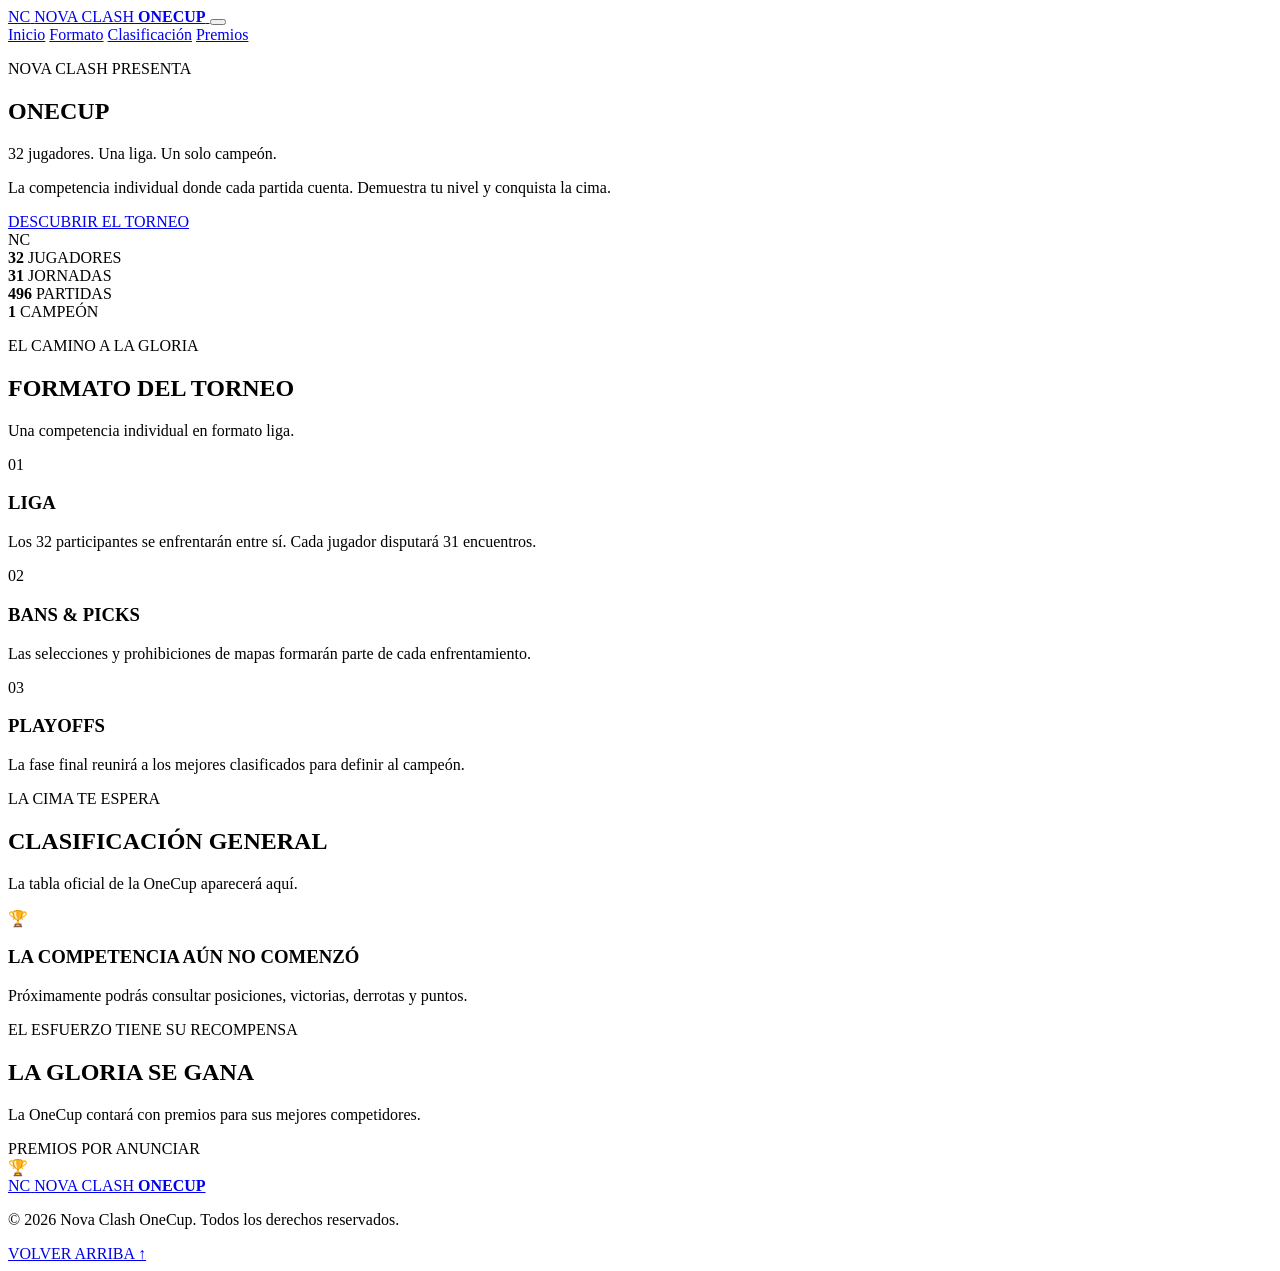
==== index.html @ 5c64ed60 "Create index.html" ====
<!DOCTYPE html>
<html lang="es">
<head>
  <meta charset="UTF-8">
  <meta name="viewport" content="width=device-width, initial-scale=1.0">
  <meta name="theme-color" content="#100b1c">
  <title>Nova Clash OneCup</title>
  <link rel="stylesheet" href="style.css">
  <link rel="preconnect" href="https://fonts.googleapis.com">
  <link rel="preconnect" href="https://fonts.gstatic.com" crossorigin>
  <link href="https://fonts.googleapis.com/css2?family=Orbitron:wght@500;600;700;800&family=Rajdhani:wght@400;500;600;700&display=swap" rel="stylesheet">
</head>
<body>
  <header class="site-header">
    <a class="brand" href="#inicio">
      <span class="brand-mark">NC</span>
      <span class="brand-name">NOVA CLASH <b>ONECUP</b></span>
    </a>

    <button class="menu-toggle" id="menuToggle" aria-label="Abrir menú" aria-expanded="false">
      <span></span><span></span><span></span>
    </button>

    <nav class="nav-links" id="navLinks">
      <a href="#inicio">Inicio</a>
      <a href="#formato">Formato</a>
      <a href="#clasificacion">Clasificación</a>
      <a href="#premios">Premios</a>
    </nav>
  </header>

  <main>
    <section class="hero" id="inicio">
      <div class="hero-glow"></div>
      <div class="hero-content">
        <p class="eyebrow">NOVA CLASH PRESENTA</p>
        <h1>ONE<span>CUP</span></h1>
        <p class="hero-subtitle">32 jugadores. Una liga. Un solo campeón.</p>
        <p class="hero-description">
          La competencia individual donde cada partida cuenta.
          Demuestra tu nivel y conquista la cima.
        </p>
        <a class="primary-button" href="#formato">DESCUBRIR EL TORNEO</a>
      </div>
      <div class="hero-decoration" aria-hidden="true">
        <div class="orbit orbit-one"></div>
        <div class="orbit orbit-two"></div>
        <div class="orbit-core">NC</div>
      </div>
      <div class="hero-bottom-line"></div>
    </section>

    <section class="stats-section" aria-label="Datos del torneo">
      <div class="stat-card">
        <strong>32</strong>
        <span>JUGADORES</span>
      </div>
      <div class="stat-card">
        <strong>31</strong>
        <span>JORNADAS</span>
      </div>
      <div class="stat-card">
        <strong>496</strong>
        <span>PARTIDAS</span>
      </div>
      <div class="stat-card">
        <strong>1</strong>
        <span>CAMPEÓN</span>
      </div>
    </section>

    <section class="content-section" id="formato">
      <div class="section-heading">
        <p class="eyebrow">EL CAMINO A LA GLORIA</p>
        <h2>FORMATO DEL <span>TORNEO</span></h2>
        <p>Una competencia individual en formato liga.</p>
      </div>

      <div class="feature-grid">
        <article class="feature-card">
          <div class="feature-number">01</div>
          <h3>LIGA</h3>
          <p>Los 32 participantes se enfrentarán entre sí. Cada jugador disputará 31 encuentros.</p>
        </article>
        <article class="feature-card">
          <div class="feature-number">02</div>
          <h3>BANS & PICKS</h3>
          <p>Las selecciones y prohibiciones de mapas formarán parte de cada enfrentamiento.</p>
        </article>
        <article class="feature-card">
          <div class="feature-number">03</div>
          <h3>PLAYOFFS</h3>
          <p>La fase final reunirá a los mejores clasificados para definir al campeón.</p>
        </article>
      </div>
    </section>

    <section class="content-section ranking-section" id="clasificacion">
      <div class="section-heading">
        <p class="eyebrow">LA CIMA TE ESPERA</p>
        <h2>CLASIFICACIÓN <span>GENERAL</span></h2>
        <p>La tabla oficial de la OneCup aparecerá aquí.</p>
      </div>

      <div class="empty-state">
        <div class="empty-icon">🏆</div>
        <h3>LA COMPETENCIA AÚN NO COMENZÓ</h3>
        <p>Próximamente podrás consultar posiciones, victorias, derrotas y puntos.</p>
      </div>
    </section>

    <section class="prize-section" id="premios">
      <div class="prize-content">
        <p class="eyebrow">EL ESFUERZO TIENE SU RECOMPENSA</p>
        <h2>LA GLORIA <span>SE GANA</span></h2>
        <p>La OneCup contará con premios para sus mejores competidores.</p>
        <span class="prize-pending">PREMIOS POR ANUNCIAR</span>
      </div>
      <div class="prize-trophy" aria-hidden="true">🏆</div>
    </section>
  </main>

  <footer class="site-footer">
    <a class="brand footer-brand" href="#inicio">
      <span class="brand-mark">NC</span>
      <span class="brand-name">NOVA CLASH <b>ONECUP</b></span>
    </a>
    <p>© 2026 Nova Clash OneCup. Todos los derechos reservados.</p>
    <a href="#inicio" class="back-top">VOLVER ARRIBA ↑</a>
  </footer>

  <script src="script.js"></script>
</body>
</html>
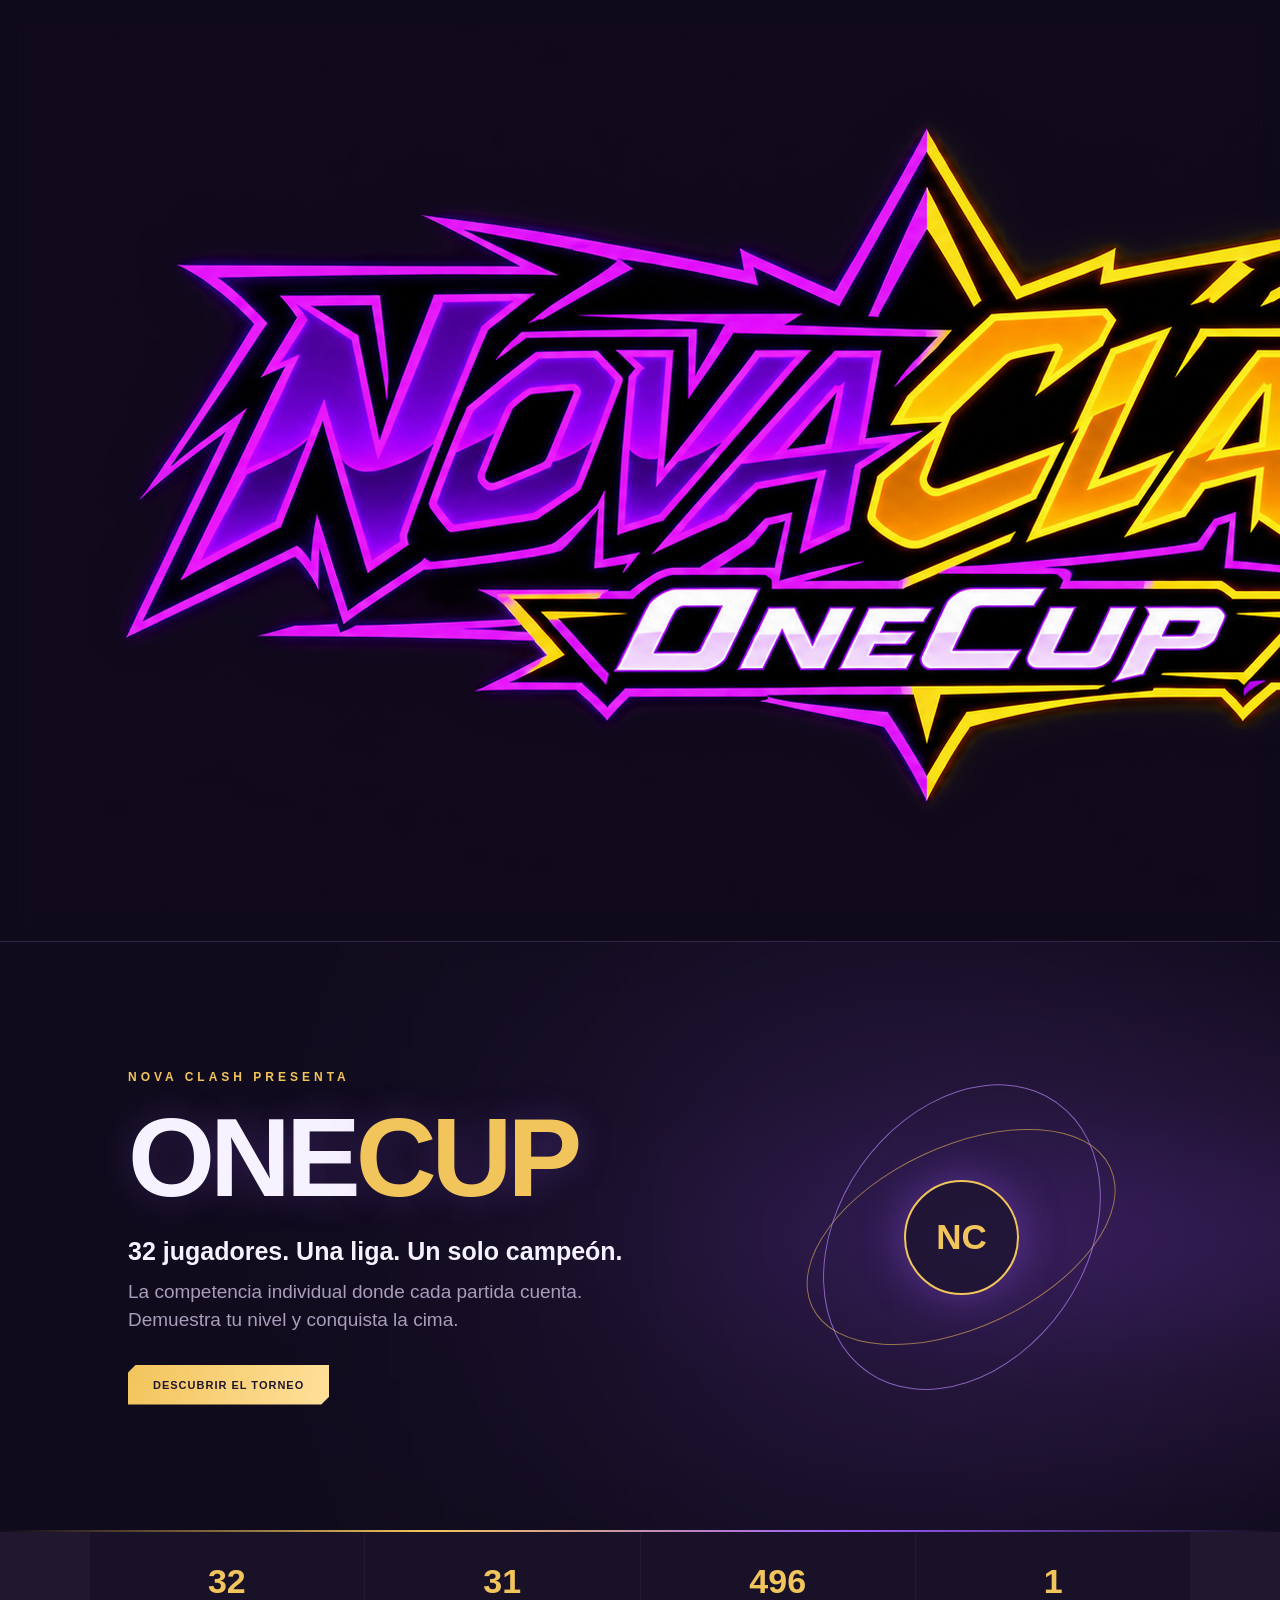
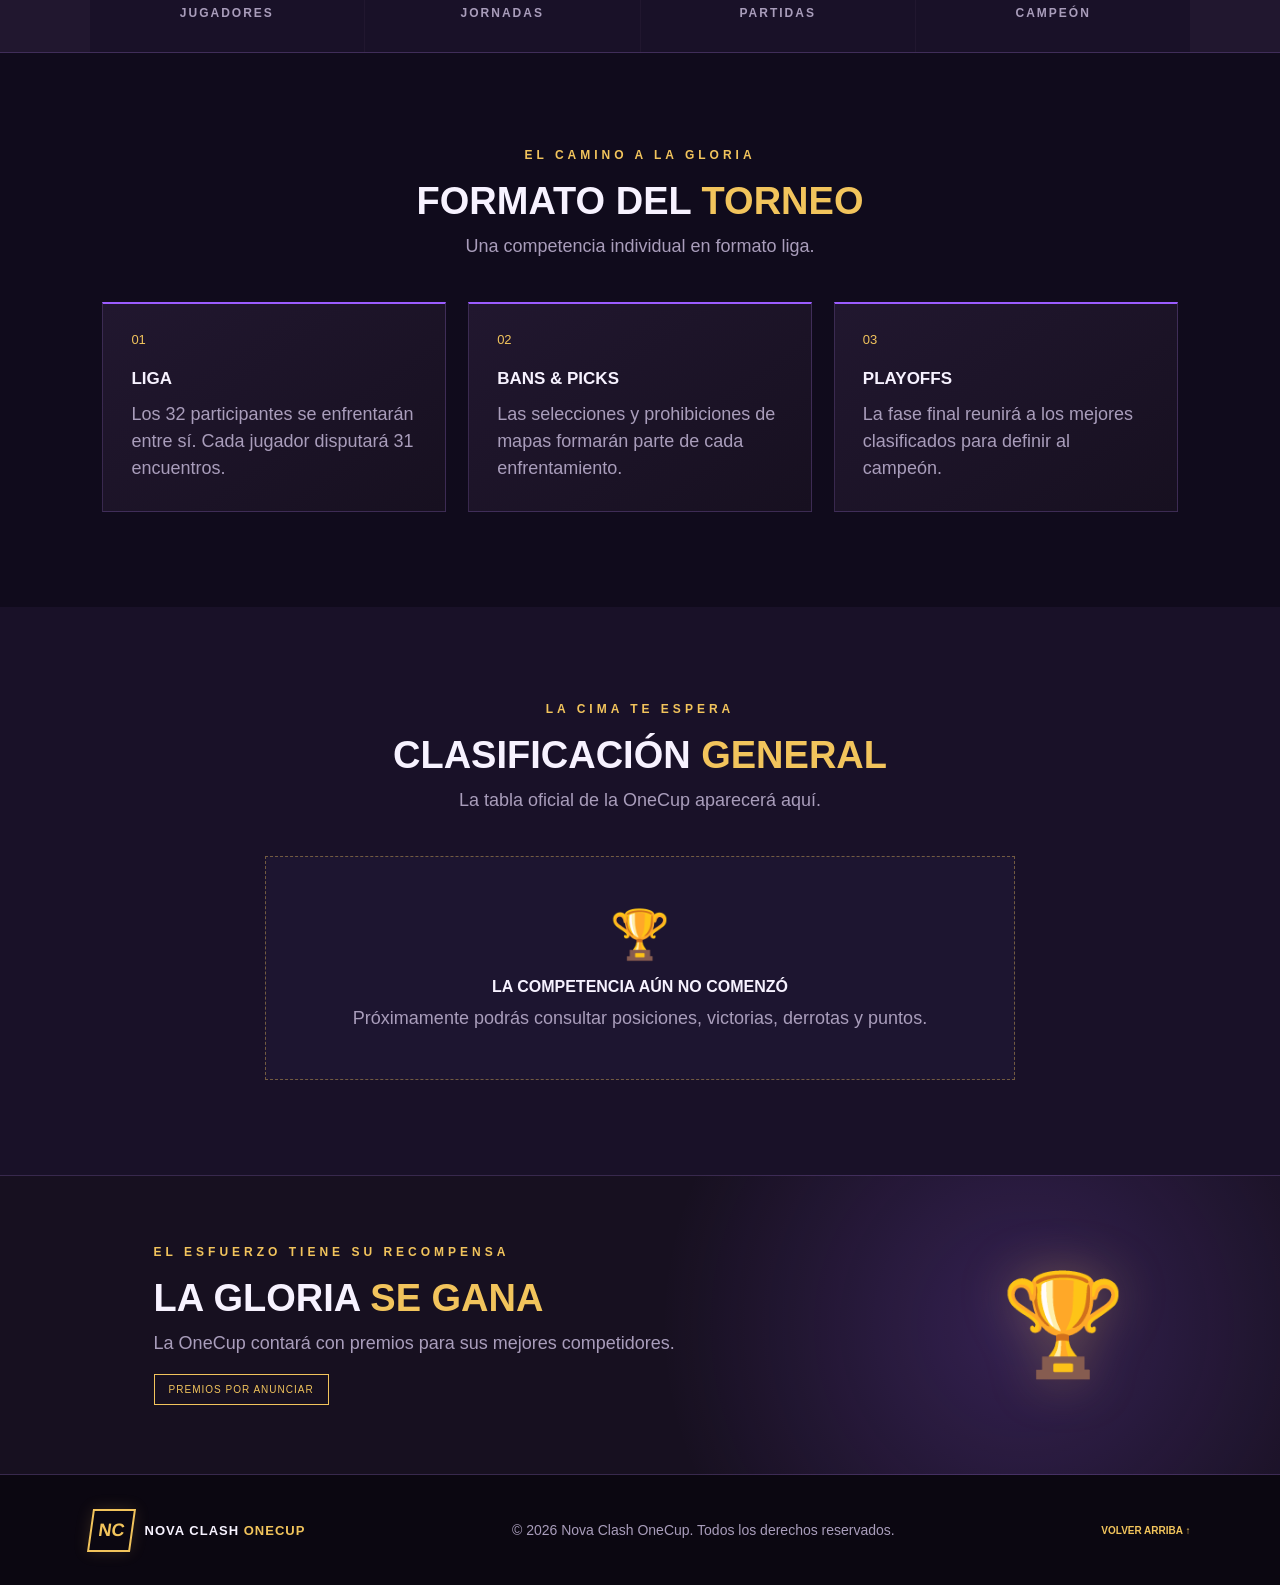
==== commit b8129f7c: "Update index.html" ====
--- a/index.html
+++ b/index.html
@@ -13,10 +13,9 @@
 </head>
 <body>
   <header class="site-header">
-    <a class="brand" href="#inicio">
-      <span class="brand-mark">NC</span>
-      <span class="brand-name">NOVA CLASH <b>ONECUP</b></span>
-    </a>
+   <a class="brand" href="#inicio">
+  <img src="logo.png" alt="Nova Clash OneCup" class="site-logo">
+</a>
 
     <button class="menu-toggle" id="menuToggle" aria-label="Abrir menú" aria-expanded="false">
       <span></span><span></span><span></span>
--- a/style.css
+++ b/style.css
@@ -0,0 +1,527 @@
+
+:root {
+  --bg: #100b1c;
+  --bg-light: #191128;
+  --panel: #1d1530;
+  --purple: #9b5cff;
+  --purple-bright: #bd8aff;
+  --gold: #f2c45c;
+  --text: #f7f2ff;
+  --muted: #a99dbb;
+  --border: rgba(189, 138, 255, 0.2);
+}
+
+* {
+  box-sizing: border-box;
+  margin: 0;
+  padding: 0;
+}
+
+html {
+  scroll-behavior: smooth;
+  scroll-padding-top: 85px;
+}
+
+body {
+  background: var(--bg);
+  color: var(--text);
+  font-family: "Rajdhani", sans-serif;
+  font-size: 18px;
+  overflow-x: hidden;
+}
+
+a {
+  color: inherit;
+  text-decoration: none;
+}
+
+.site-header {
+  min-height: 78px;
+  padding: 0 7%;
+  display: flex;
+  align-items: center;
+  justify-content: space-between;
+  gap: 25px;
+  background: rgba(16, 11, 28, 0.94);
+  border-bottom: 1px solid var(--border);
+  position: sticky;
+  top: 0;
+  z-index: 20;
+  backdrop-filter: blur(14px);
+}
+
+.brand {
+  display: flex;
+  align-items: center;
+  gap: 12px;
+}
+
+.brand-mark {
+  width: 43px;
+  height: 43px;
+  display: grid;
+  place-items: center;
+  color: var(--gold);
+  font-family: "Orbitron", sans-serif;
+  font-weight: 800;
+  border: 2px solid var(--gold);
+  transform: skew(-8deg);
+  box-shadow: 0 0 16px rgba(242, 196, 92, 0.15);
+}
+
+.brand-name {
+  font-family: "Orbitron", sans-serif;
+  font-size: 13px;
+  font-weight: 700;
+  letter-spacing: 1px;
+}
+
+.brand-name b {
+  color: var(--gold);
+}
+
+.nav-links {
+  display: flex;
+  align-items: center;
+  gap: 34px;
+}
+
+.nav-links a {
+  color: var(--muted);
+  font-size: 17px;
+  font-weight: 700;
+  transition: color 0.2s;
+}
+
+.nav-links a:hover {
+  color: var(--gold);
+}
+
+.menu-toggle {
+  display: none;
+  background: none;
+  border: 0;
+  cursor: pointer;
+}
+
+.menu-toggle span {
+  display: block;
+  width: 25px;
+  height: 2px;
+  margin: 5px;
+  background: var(--gold);
+}
+
+.hero {
+  min-height: 590px;
+  position: relative;
+  display: flex;
+  align-items: center;
+  padding: 80px 10%;
+  overflow: hidden;
+  background:
+    linear-gradient(90deg, rgba(16, 11, 28, 0.98) 0%, rgba(16, 11, 28, 0.85) 48%, rgba(16, 11, 28, 0.25) 100%),
+    radial-gradient(ellipse at 75% 50%, #492477 0%, #211333 38%, #100b1c 75%);
+}
+
+.hero-glow {
+  position: absolute;
+  width: 450px;
+  height: 450px;
+  right: 12%;
+  top: 50%;
+  transform: translateY(-50%);
+  background: var(--purple);
+  filter: blur(180px);
+  opacity: 0.2;
+}
+
+.hero-content {
+  max-width: 650px;
+  position: relative;
+  z-index: 2;
+}
+
+.eyebrow {
+  color: var(--gold);
+  font-family: "Orbitron", sans-serif;
+  font-size: 12px;
+  font-weight: 700;
+  letter-spacing: 4px;
+  margin-bottom: 18px;
+}
+
+.hero h1 {
+  font-family: "Orbitron", sans-serif;
+  font-size: clamp(65px, 10vw, 112px);
+  font-weight: 800;
+  line-height: 1;
+  letter-spacing: -5px;
+  text-shadow: 0 0 35px rgba(155, 92, 255, 0.25);
+}
+
+.hero h1 span,
+.section-heading h2 span,
+.prize-content h2 span {
+  color: var(--gold);
+}
+
+.hero-subtitle {
+  margin-top: 23px;
+  font-size: 25px;
+  font-weight: 700;
+}
+
+.hero-description {
+  max-width: 470px;
+  margin: 12px 0 30px;
+  color: var(--muted);
+  line-height: 1.5;
+  font-size: 19px;
+}
+
+.primary-button {
+  display: inline-block;
+  padding: 14px 25px;
+  background: linear-gradient(110deg, var(--gold), #ffe09a);
+  color: #21152a;
+  font-family: "Orbitron", sans-serif;
+  font-size: 11px;
+  font-weight: 800;
+  letter-spacing: 1px;
+  clip-path: polygon(8px 0, 100% 0, 100% calc(100% - 8px), calc(100% - 8px) 100%, 0 100%, 0 8px);
+  transition: transform 0.2s, box-shadow 0.2s;
+}
+
+.primary-button:hover {
+  transform: translateY(-3px);
+  box-shadow: 0 8px 25px rgba(242, 196, 92, 0.25);
+}
+
+.hero-decoration {
+  position: absolute;
+  right: 12%;
+  top: 50%;
+  width: 330px;
+  height: 330px;
+  transform: translateY(-50%);
+  display: grid;
+  place-items: center;
+}
+
+.orbit {
+  position: absolute;
+  border: 1px solid rgba(242, 196, 92, 0.55);
+  border-radius: 50%;
+  transform: rotate(-25deg);
+}
+
+.orbit-one {
+  width: 100%;
+  height: 55%;
+}
+
+.orbit-two {
+  width: 75%;
+  height: 100%;
+  transform: rotate(35deg);
+  border-color: rgba(189, 138, 255, 0.65);
+}
+
+.orbit-core {
+  width: 115px;
+  height: 115px;
+  display: grid;
+  place-items: center;
+  border: 2px solid var(--gold);
+  border-radius: 50%;
+  color: var(--gold);
+  font-family: "Orbitron", sans-serif;
+  font-size: 35px;
+  font-weight: 800;
+  background: rgba(29, 21, 48, 0.8);
+  box-shadow: 0 0 45px rgba(155, 92, 255, 0.4);
+}
+
+.hero-bottom-line {
+  height: 2px;
+  position: absolute;
+  bottom: 0;
+  left: 0;
+  width: 100%;
+  background: linear-gradient(90deg, transparent, var(--gold), var(--purple), transparent);
+}
+
+.stats-section {
+  display: grid;
+  grid-template-columns: repeat(4, 1fr);
+  gap: 1px;
+  padding: 0 7%;
+  background: #21172f;
+  border-bottom: 1px solid var(--border);
+}
+
+.stat-card {
+  padding: 30px 15px;
+  text-align: center;
+  background: var(--bg-light);
+}
+
+.stat-card strong {
+  display: block;
+  color: var(--gold);
+  font-family: "Orbitron", sans-serif;
+  font-size: 34px;
+}
+
+.stat-card span {
+  color: var(--muted);
+  font-size: 12px;
+  font-weight: 700;
+  letter-spacing: 2px;
+}
+
+.content-section {
+  padding: 95px 8%;
+}
+
+.section-heading {
+  text-align: center;
+  margin-bottom: 45px;
+}
+
+.section-heading h2,
+.prize-content h2 {
+  font-family: "Orbitron", sans-serif;
+  font-size: clamp(25px, 4vw, 38px);
+  margin-bottom: 13px;
+}
+
+.section-heading > p:last-child {
+  color: var(--muted);
+}
+
+.feature-grid {
+  display: grid;
+  grid-template-columns: repeat(3, 1fr);
+  gap: 22px;
+  max-width: 1100px;
+  margin: 0 auto;
+}
+
+.feature-card {
+  min-height: 210px;
+  padding: 28px;
+  background: linear-gradient(145deg, #21172f, #171020);
+  border: 1px solid var(--border);
+  border-top: 2px solid var(--purple);
+  transition: transform 0.2s, border-color 0.2s;
+}
+
+.feature-card:hover {
+  transform: translateY(-6px);
+  border-color: var(--gold);
+}
+
+.feature-number {
+  color: var(--gold);
+  font-family: "Orbitron", sans-serif;
+  font-size: 13px;
+  margin-bottom: 22px;
+}
+
+.feature-card h3 {
+  font-family: "Orbitron", sans-serif;
+  font-size: 17px;
+  margin-bottom: 12px;
+}
+
+.feature-card p {
+  color: var(--muted);
+  line-height: 1.5;
+}
+
+.ranking-section {
+  background: var(--bg-light);
+}
+
+.empty-state {
+  max-width: 750px;
+  margin: auto;
+  padding: 50px 25px;
+  text-align: center;
+  background: var(--panel);
+  border: 1px dashed rgba(242, 196, 92, 0.4);
+}
+
+.empty-icon {
+  font-size: 48px;
+  margin-bottom: 15px;
+}
+
+.empty-state h3 {
+  font-family: "Orbitron", sans-serif;
+  font-size: 16px;
+  margin-bottom: 12px;
+}
+
+.empty-state p {
+  color: var(--muted);
+}
+
+.prize-section {
+  min-height: 300px;
+  padding: 65px 12%;
+  display: flex;
+  align-items: center;
+  justify-content: space-between;
+  gap: 30px;
+  background:
+    radial-gradient(circle at 80% 50%, rgba(155, 92, 255, 0.22), transparent 35%),
+    #171020;
+  border-top: 1px solid var(--border);
+  border-bottom: 1px solid var(--border);
+}
+
+.prize-content {
+  max-width: 650px;
+}
+
+.prize-content > p:not(.eyebrow) {
+  color: var(--muted);
+  margin: 12px 0 20px;
+}
+
+.prize-pending {
+  display: inline-block;
+  padding: 9px 14px;
+  border: 1px solid var(--gold);
+  color: var(--gold);
+  font-family: "Orbitron", sans-serif;
+  font-size: 10px;
+  letter-spacing: 1px;
+}
+
+.prize-trophy {
+  font-size: 100px;
+  filter: drop-shadow(0 0 25px rgba(242, 196, 92, 0.3));
+}
+
+.site-footer {
+  min-height: 110px;
+  padding: 25px 7%;
+  display: flex;
+  align-items: center;
+  justify-content: space-between;
+  gap: 20px;
+  flex-wrap: wrap;
+  background: #0b0711;
+}
+
+.site-footer p {
+  color: var(--muted);
+  font-size: 14px;
+}
+
+.back-top {
+  color: var(--gold);
+  font-family: "Orbitron", sans-serif;
+  font-size: 10px;
+  font-weight: 700;
+}
+
+@media (max-width: 800px) {
+  .site-header {
+    padding: 0 5%;
+  }
+
+  .menu-toggle {
+    display: block;
+  }
+
+  .nav-links {
+    display: none;
+    position: absolute;
+    top: 78px;
+    left: 0;
+    width: 100%;
+    padding: 22px 7%;
+    flex-direction: column;
+    align-items: flex-start;
+    gap: 18px;
+    background: #171020;
+    border-bottom: 1px solid var(--border);
+  }
+
+  .nav-links.open {
+    display: flex;
+  }
+
+  .hero {
+    min-height: 550px;
+    padding: 75px 7%;
+  }
+
+  .hero-decoration {
+    right: -110px;
+    opacity: 0.28;
+  }
+
+  .hero-content {
+    max-width: 100%;
+  }
+
+  .feature-grid {
+    grid-template-columns: 1fr;
+  }
+
+  .content-section {
+    padding: 70px 7%;
+  }
+
+  .prize-section {
+    padding: 55px 7%;
+  }
+}
+
+@media (max-width: 520px) {
+  .brand-name {
+    font-size: 10px;
+  }
+
+  .brand-mark {
+    width: 37px;
+    height: 37px;
+    font-size: 13px;
+  }
+
+  .hero h1 {
+    letter-spacing: -3px;
+  }
+
+  .hero-subtitle {
+    font-size: 21px;
+  }
+
+  .stats-section {
+    grid-template-columns: repeat(2, 1fr);
+    padding: 0;
+  }
+
+  .stat-card {
+    padding: 23px 10px;
+  }
+
+  .stat-card strong {
+    font-size: 28px;
+  }
+
+  .prize-trophy {
+    font-size: 65px;
+  }
+
+  .site-footer {
+    justify-content: center;
+    text-align: center;
+  }
+}
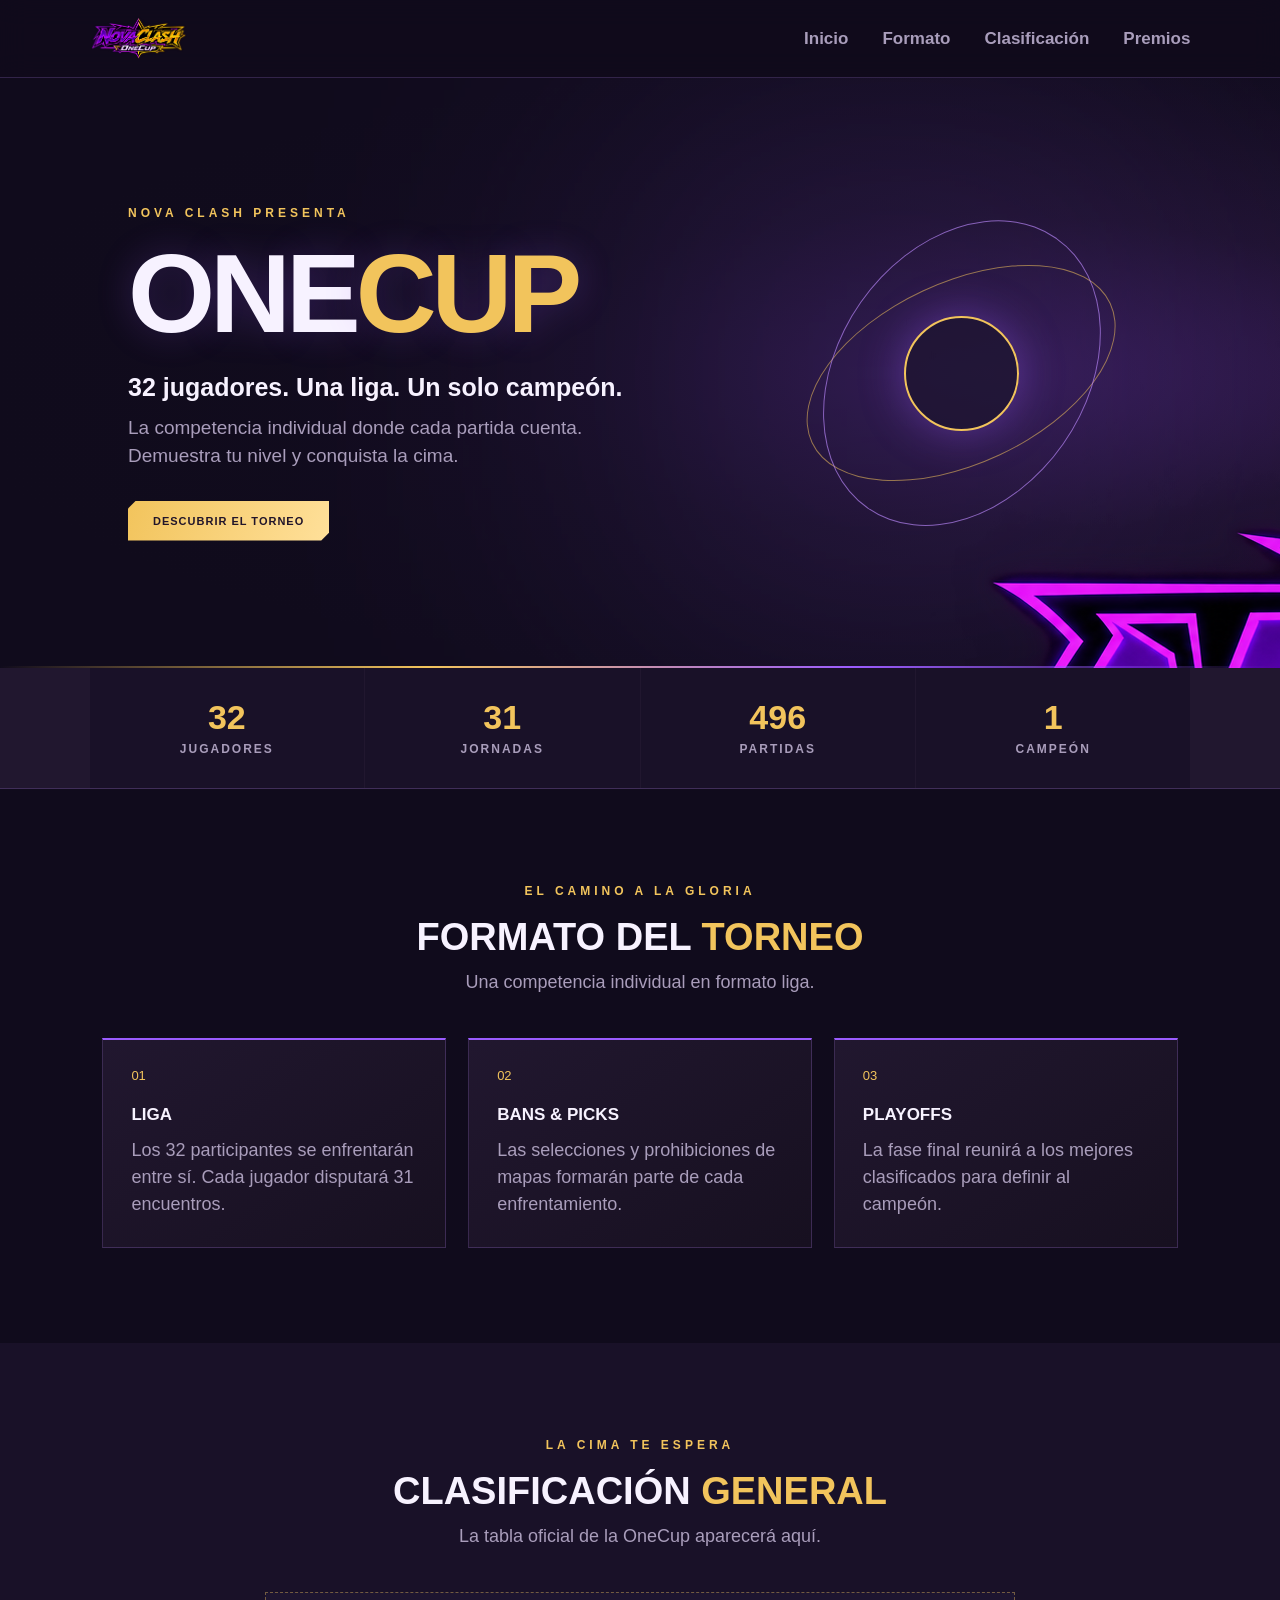
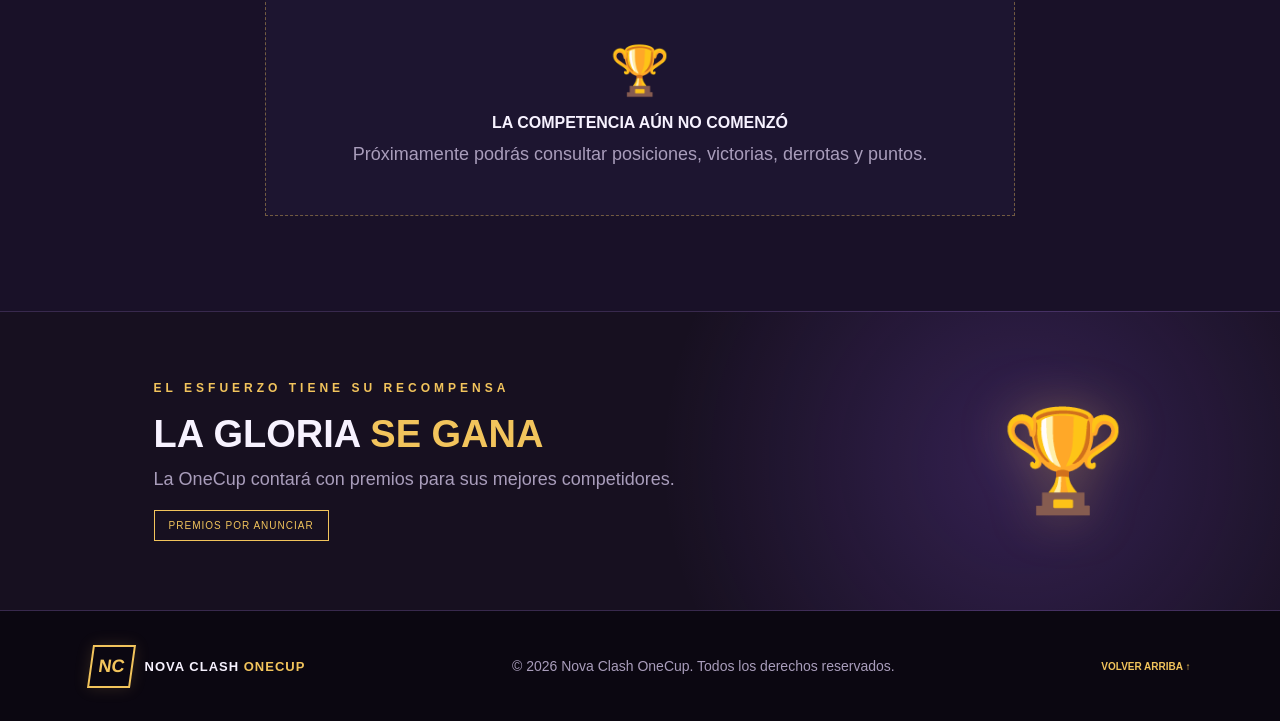
==== commit faf170ca: "Update index.html" ====
--- a/index.html
+++ b/index.html
@@ -13,7 +13,7 @@
 </head>
 <body>
   <header class="site-header">
-   <a class="brand" href="#inicio">
+  <a class="brand" href="#inicio">
   <img src="logo.png" alt="Nova Clash OneCup" class="site-logo">
 </a>
 
@@ -45,7 +45,9 @@
       <div class="hero-decoration" aria-hidden="true">
         <div class="orbit orbit-one"></div>
         <div class="orbit orbit-two"></div>
-        <div class="orbit-core">NC</div>
+        <div class="orbit-core">
+  <img src="logo.png" alt="Nova Clash OneCup">
+</div>
       </div>
       <div class="hero-bottom-line"></div>
     </section>
--- a/style.css
+++ b/style.css
@@ -34,6 +34,8 @@
   color: inherit;
   text-decoration: none;
 }
+
+/* ENCABEZADO */
 
 .site-header {
   min-height: 78px;
@@ -54,6 +56,18 @@
   display: flex;
   align-items: center;
   gap: 12px;
+  flex-shrink: 0;
+}
+
+/* LOGO OFICIAL */
+
+.site-header .site-logo {
+  display: block;
+  width: 190px;
+  height: 55px;
+  object-fit: contain;
+  object-position: left center;
+  flex-shrink: 0;
 }
 
 .brand-mark {
@@ -111,6 +125,8 @@
   margin: 5px;
   background: var(--gold);
 }
+
+/* PORTADA */
 
 .hero {
   min-height: 590px;
@@ -198,6 +214,8 @@
   box-shadow: 0 8px 25px rgba(242, 196, 92, 0.25);
 }
 
+/* DECORACIÓN */
+
 .hero-decoration {
   position: absolute;
   right: 12%;
@@ -252,6 +270,8 @@
   background: linear-gradient(90deg, transparent, var(--gold), var(--purple), transparent);
 }
 
+/* ESTADÍSTICAS */
+
 .stats-section {
   display: grid;
   grid-template-columns: repeat(4, 1fr);
@@ -281,6 +301,8 @@
   letter-spacing: 2px;
 }
 
+/* SECCIONES */
+
 .content-section {
   padding: 95px 8%;
 }
@@ -300,6 +322,8 @@
 .section-heading > p:last-child {
   color: var(--muted);
 }
+
+/* TARJETAS */
 
 .feature-grid {
   display: grid;
@@ -341,6 +365,8 @@
   line-height: 1.5;
 }
 
+/* CLASIFICACIÓN */
+
 .ranking-section {
   background: var(--bg-light);
 }
@@ -368,6 +394,8 @@
 .empty-state p {
   color: var(--muted);
 }
+
+/* PREMIOS */
 
 .prize-section {
   min-height: 300px;
@@ -407,6 +435,8 @@
   filter: drop-shadow(0 0 25px rgba(242, 196, 92, 0.3));
 }
 
+/* PIE DE PÁGINA */
+
 .site-footer {
   min-height: 110px;
   padding: 25px 7%;
@@ -429,6 +459,8 @@
   font-size: 10px;
   font-weight: 700;
 }
+
+/* TABLETS */
 
 @media (max-width: 800px) {
   .site-header {
@@ -484,7 +516,18 @@
   }
 }
 
+/* CELULARES */
+
 @media (max-width: 520px) {
+  .site-header {
+    min-height: 70px;
+  }
+
+  .site-header .site-logo {
+    width: 145px;
+    height: 45px;
+  }
+
   .brand-name {
     font-size: 10px;
   }
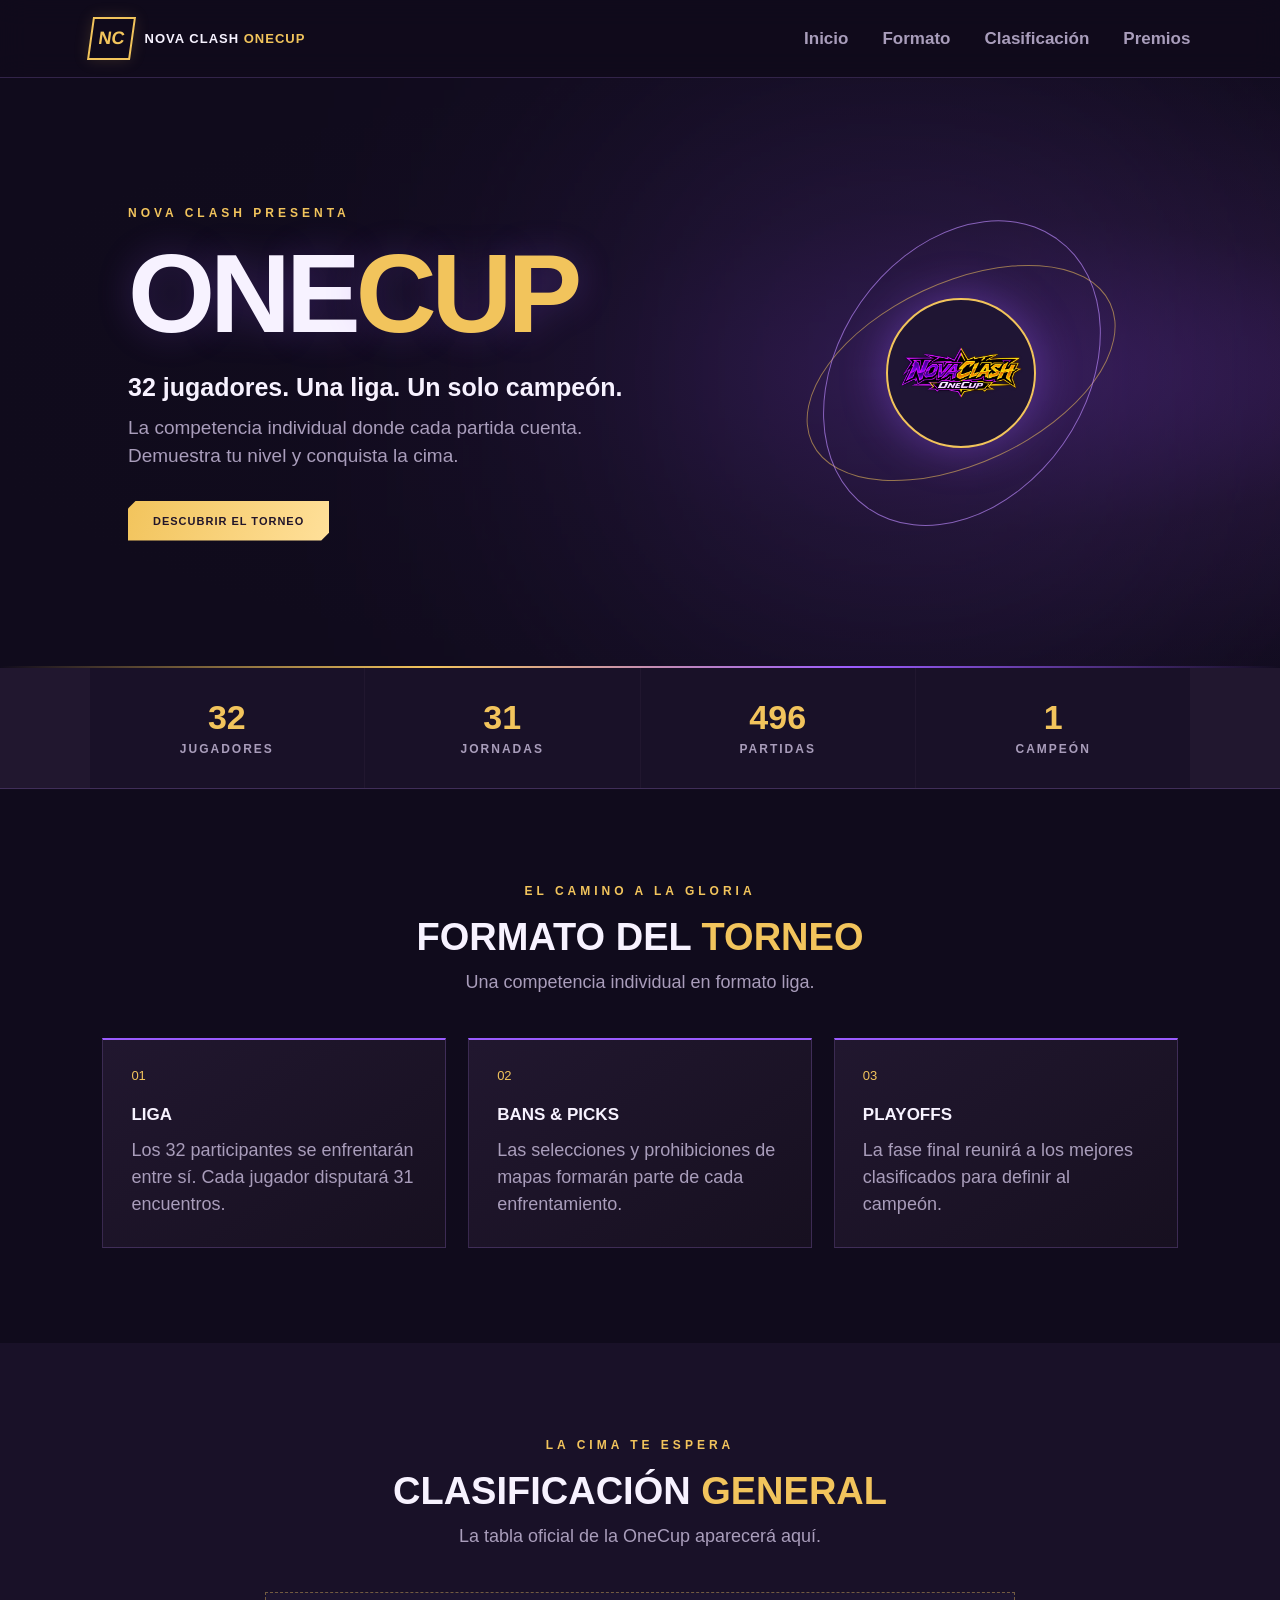
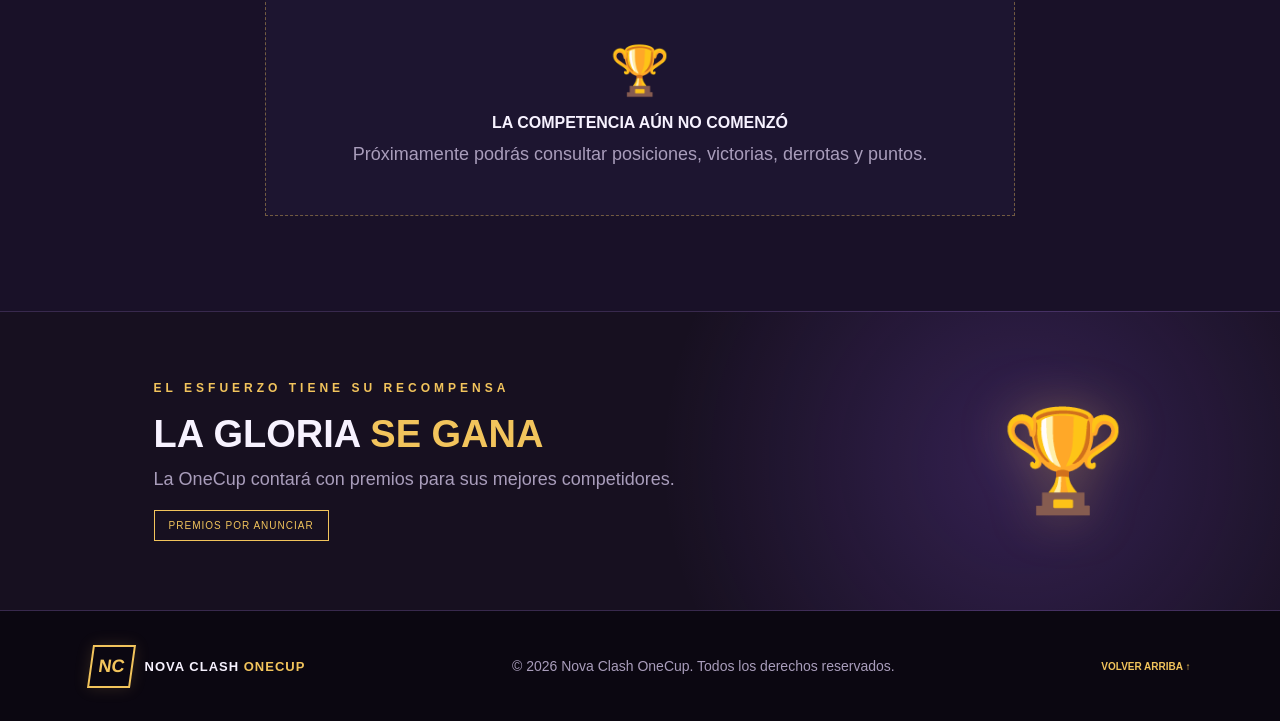
==== commit 6c979d69: "Update index.html" ====
--- a/index.html
+++ b/index.html
@@ -13,8 +13,9 @@
 </head>
 <body>
   <header class="site-header">
-  <a class="brand" href="#inicio">
-  <img src="logo.png" alt="Nova Clash OneCup" class="site-logo">
+ <a class="brand" href="#inicio">
+  <span class="brand-mark">NC</span>
+  <span class="brand-name">NOVA CLASH <b>ONECUP</b></span>
 </a>
 
     <button class="menu-toggle" id="menuToggle" aria-label="Abrir menú" aria-expanded="false">
--- a/style.css
+++ b/style.css
@@ -247,18 +247,22 @@
 }
 
 .orbit-core {
-  width: 115px;
-  height: 115px;
+  width: 150px;
+  height: 150px;
   display: grid;
   place-items: center;
   border: 2px solid var(--gold);
   border-radius: 50%;
-  color: var(--gold);
-  font-family: "Orbitron", sans-serif;
-  font-size: 35px;
-  font-weight: 800;
-  background: rgba(29, 21, 48, 0.8);
+  background: rgba(29, 21, 48, 0.85);
   box-shadow: 0 0 45px rgba(155, 92, 255, 0.4);
+  overflow: hidden;
+}
+
+.orbit-core img {
+  width: 85%;
+  height: 85%;
+  object-fit: contain;
+  display: block;
 }
 
 .hero-bottom-line {
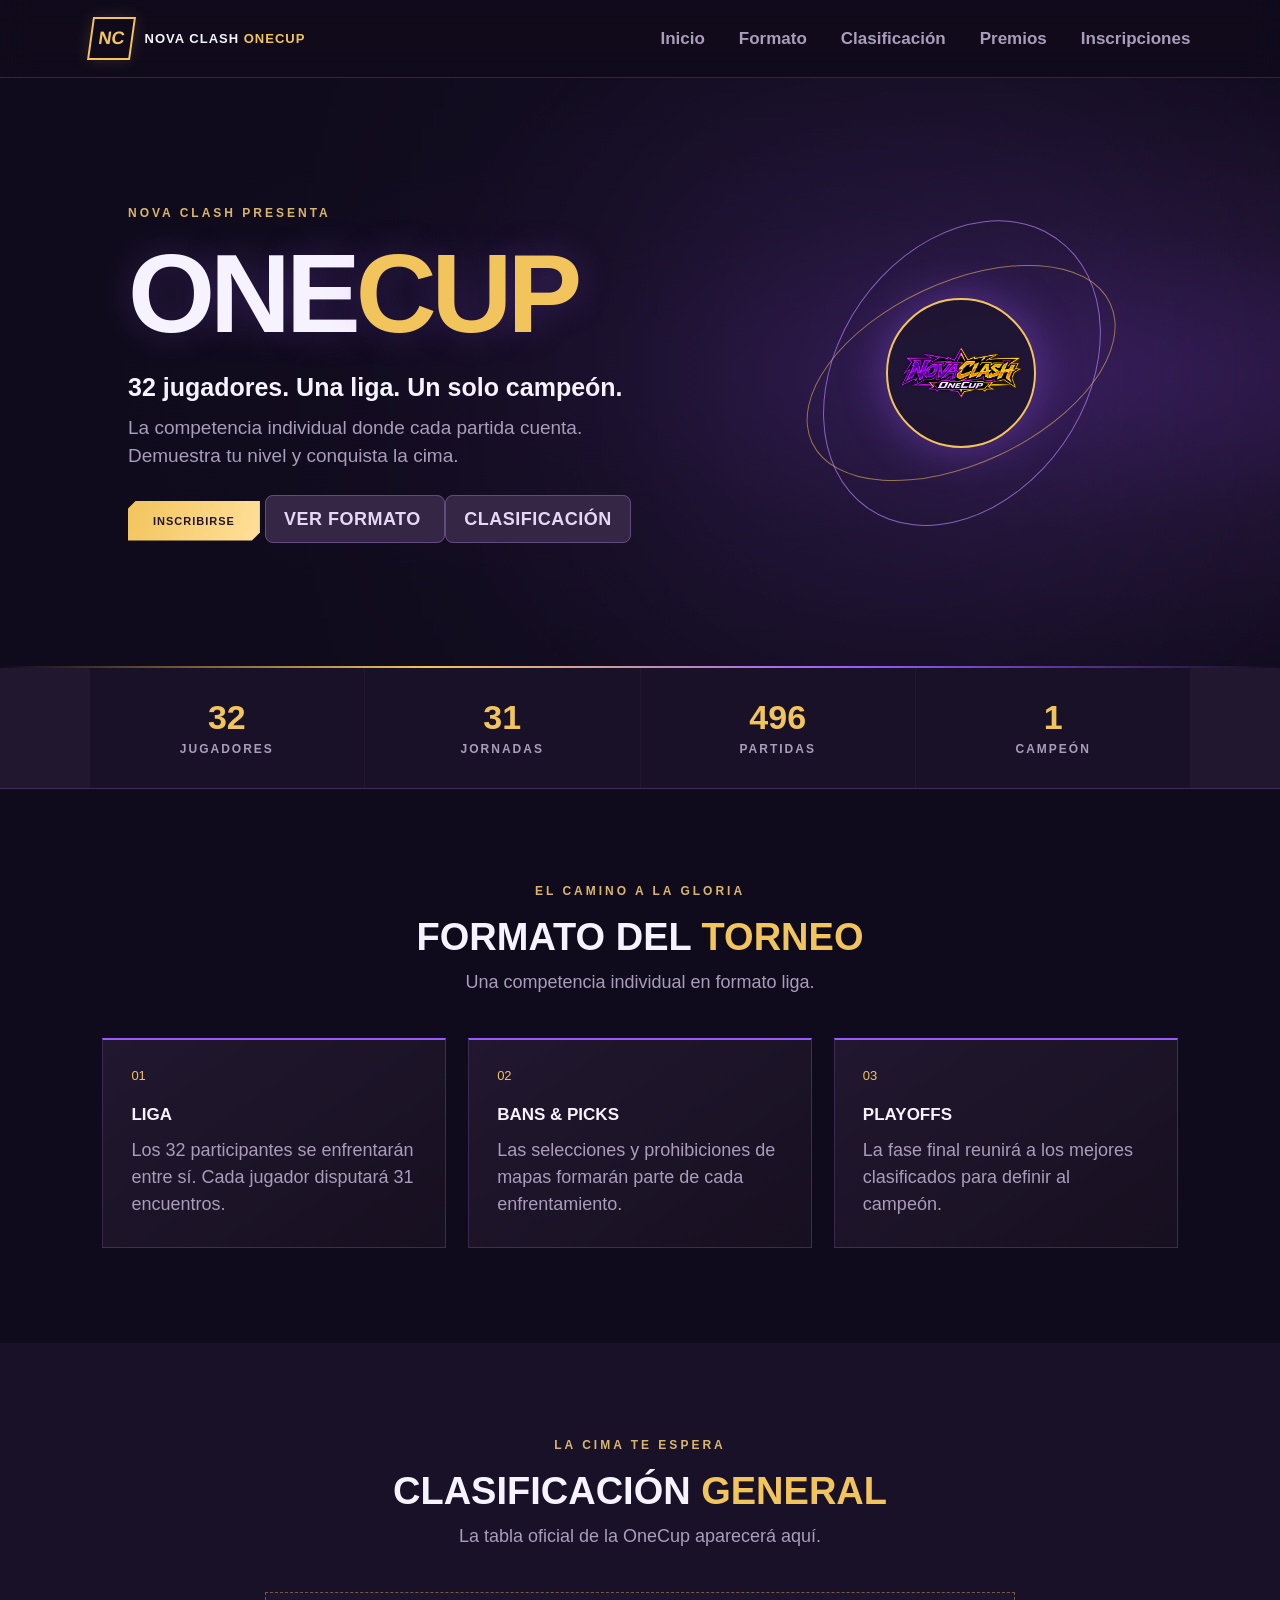
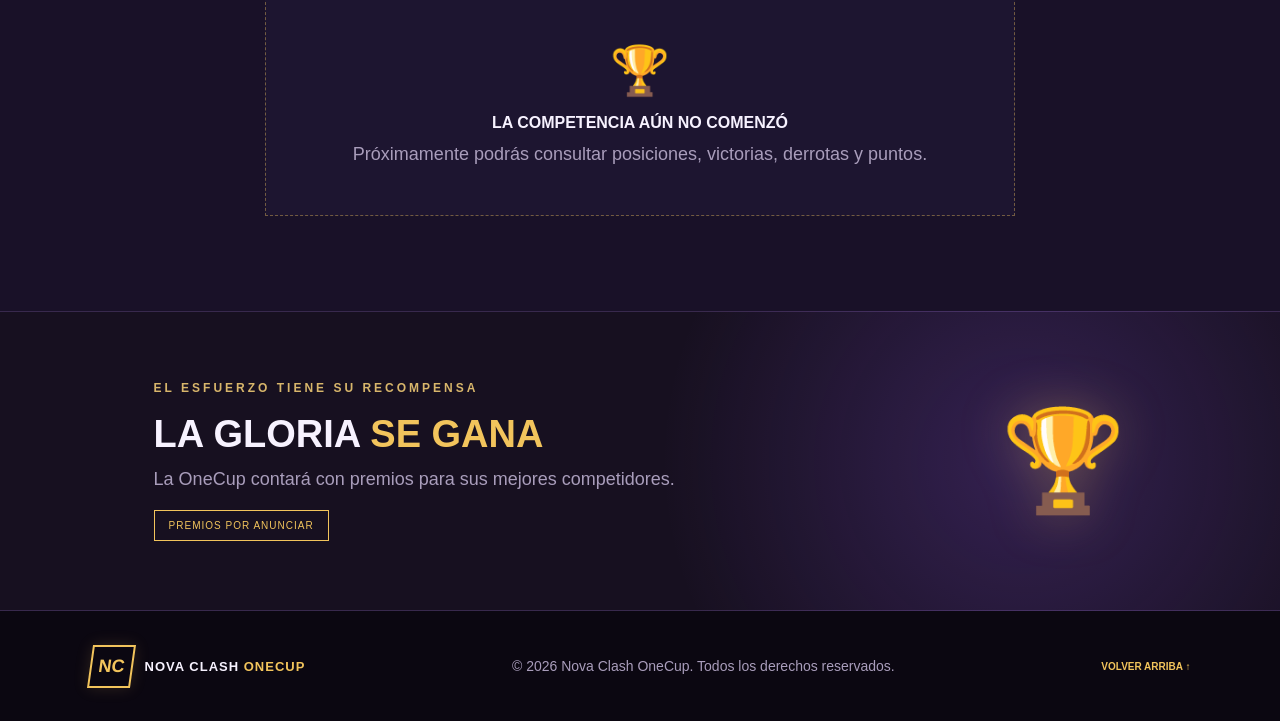
==== commit d1d2eac6: "Update index.html" ====
--- a/index.html
+++ b/index.html
@@ -13,10 +13,10 @@
 </head>
 <body>
   <header class="site-header">
- <a class="brand" href="#inicio">
-  <span class="brand-mark">NC</span>
-  <span class="brand-name">NOVA CLASH <b>ONECUP</b></span>
-</a>
+    <a class="brand" href="#inicio">
+      <span class="brand-mark">NC</span>
+      <span class="brand-name">NOVA CLASH <b>ONECUP</b></span>
+    </a>
 
     <button class="menu-toggle" id="menuToggle" aria-label="Abrir menú" aria-expanded="false">
       <span></span><span></span><span></span>
@@ -27,12 +27,14 @@
       <a href="#formato">Formato</a>
       <a href="#clasificacion">Clasificación</a>
       <a href="#premios">Premios</a>
+      <a href="inscripciones.html" class="nav-link">Inscripciones</a>
     </nav>
   </header>
 
   <main>
     <section class="hero" id="inicio">
       <div class="hero-glow"></div>
+
       <div class="hero-content">
         <p class="eyebrow">NOVA CLASH PRESENTA</p>
         <h1>ONE<span>CUP</span></h1>
@@ -41,15 +43,28 @@
           La competencia individual donde cada partida cuenta.
           Demuestra tu nivel y conquista la cima.
         </p>
-        <a class="primary-button" href="#formato">DESCUBRIR EL TORNEO</a>
+
+        <div class="hero-actions">
+          <a class="primary-button" href="inscripciones.html">
+            INSCRIBIRSE
+          </a>
+          <a class="secondary-button" href="#formato">
+            VER FORMATO
+          </a>
+          <a class="secondary-button" href="#clasificacion">
+            CLASIFICACIÓN
+          </a>
+        </div>
       </div>
+
       <div class="hero-decoration" aria-hidden="true">
         <div class="orbit orbit-one"></div>
         <div class="orbit orbit-two"></div>
         <div class="orbit-core">
-  <img src="logo.png" alt="Nova Clash OneCup">
-</div>
+          <img src="logo.png" alt="Nova Clash OneCup">
+        </div>
       </div>
+
       <div class="hero-bottom-line"></div>
     </section>
 
@@ -85,11 +100,13 @@
           <h3>LIGA</h3>
           <p>Los 32 participantes se enfrentarán entre sí. Cada jugador disputará 31 encuentros.</p>
         </article>
+
         <article class="feature-card">
           <div class="feature-number">02</div>
           <h3>BANS & PICKS</h3>
           <p>Las selecciones y prohibiciones de mapas formarán parte de cada enfrentamiento.</p>
         </article>
+
         <article class="feature-card">
           <div class="feature-number">03</div>
           <h3>PLAYOFFS</h3>
@@ -119,6 +136,7 @@
         <p>La OneCup contará con premios para sus mejores competidores.</p>
         <span class="prize-pending">PREMIOS POR ANUNCIAR</span>
       </div>
+
       <div class="prize-trophy" aria-hidden="true">🏆</div>
     </section>
   </main>
@@ -128,6 +146,7 @@
       <span class="brand-mark">NC</span>
       <span class="brand-name">NOVA CLASH <b>ONECUP</b></span>
     </a>
+
     <p>© 2026 Nova Clash OneCup. Todos los derechos reservados.</p>
     <a href="#inicio" class="back-top">VOLVER ARRIBA ↑</a>
   </footer>
--- a/style.css
+++ b/style.css
@@ -572,3 +572,341 @@
     text-align: center;
   }
 }
+
+
+/* =================================
+   NOVA CLASH ONECUP - INSCRIPCIONES
+================================= */
+
+.registration-page,
+.admin-page {
+  min-height: 100vh;
+  background:
+    radial-gradient(circle at 50% 10%, rgba(139, 75, 220, 0.17), transparent 38%),
+    #0c0914;
+  color: #fff;
+}
+
+.registration-main,
+.admin-main {
+  width: min(100% - 32px, 900px);
+  margin: 0 auto;
+  padding: 65px 0;
+}
+
+.registration-card,
+.admin-card {
+  width: min(100%, 560px);
+  margin: 0 auto;
+  padding: 38px;
+  background: rgba(26, 19, 39, 0.94);
+  border: 1px solid rgba(185, 143, 255, 0.25);
+  border-radius: 18px;
+  box-shadow: 0 20px 65px rgba(0, 0, 0, 0.35);
+}
+
+.registration-card h1,
+.admin-card h1,
+.admin-heading h1 {
+  margin: 8px 0 12px;
+  font-family: "Orbitron", sans-serif;
+  font-size: clamp(25px, 5vw, 36px);
+}
+
+.registration-card h1 span,
+.admin-card h1 span {
+  color: #c39aff;
+}
+
+.eyebrow {
+  color: #d8b66b;
+  font-size: 12px;
+  font-weight: 800;
+  letter-spacing: 3px;
+}
+
+.registration-description,
+.admin-card > p {
+  color: #bcb3ca;
+  line-height: 1.6;
+}
+
+.registration-status {
+  display: flex;
+  align-items: center;
+  gap: 9px;
+  margin: 24px 0;
+  color: #8de8b0;
+  font-size: 13px;
+  font-weight: 700;
+}
+
+.status-dot {
+  width: 9px;
+  height: 9px;
+  border-radius: 50%;
+  background: #55df8b;
+  box-shadow: 0 0 12px #55df8b;
+}
+
+.registration-card form,
+.admin-card form {
+  display: flex;
+  flex-direction: column;
+  gap: 11px;
+}
+
+.registration-card label,
+.admin-card label {
+  margin-top: 10px;
+  color: #e8e0f1;
+  font-size: 14px;
+  font-weight: 700;
+}
+
+.registration-card input:not([type="checkbox"]),
+.admin-card input {
+  width: 100%;
+  padding: 14px;
+  color: white;
+  background: #120e1c;
+  border: 1px solid #443453;
+  border-radius: 8px;
+  outline: none;
+}
+
+.registration-card input:focus,
+.admin-card input:focus {
+  border-color: #b78aff;
+  box-shadow: 0 0 0 2px rgba(183, 138, 255, 0.12);
+}
+
+.registration-card small {
+  color: #9c91a9;
+  line-height: 1.5;
+}
+
+.rules-check {
+  display: flex;
+  align-items: flex-start;
+  gap: 10px;
+  margin: 18px 0 !important;
+  line-height: 1.5;
+  font-weight: 400 !important;
+}
+
+.rules-check input {
+  margin-top: 4px;
+  accent-color: #a56bff;
+}
+
+.registration-card button,
+.admin-card button,
+.approve-button,
+.reject-button,
+.secondary-button {
+  padding: 13px 18px;
+  border: 0;
+  border-radius: 8px;
+  cursor: pointer;
+  font-weight: 800;
+  letter-spacing: 0.5px;
+}
+
+.registration-card button,
+.admin-card form button {
+  color: #160e20;
+  background: linear-gradient(110deg, #c59aff, #e4c77b);
+}
+
+.registration-card button:disabled,
+.admin-card button:disabled {
+  opacity: 0.55;
+  cursor: not-allowed;
+}
+
+.privacy-note {
+  margin-top: 22px;
+  color: #9c91a9;
+  font-size: 12px;
+  line-height: 1.6;
+}
+
+.form-message {
+  min-height: 22px;
+  margin: 12px 0;
+  color: #d6c9e8;
+  font-size: 14px;
+  line-height: 1.5;
+}
+
+.form-message.success {
+  color: #79e6a1;
+}
+
+.form-message.error {
+  color: #ff8585;
+}
+
+/* =================================
+   PANEL DE ADMINISTRACIÓN
+================================= */
+
+.admin-dashboard {
+  width: 100%;
+}
+
+.admin-heading {
+  display: flex;
+  align-items: center;
+  justify-content: space-between;
+  gap: 20px;
+  margin-bottom: 30px;
+}
+
+.admin-heading h1 {
+  margin-bottom: 0;
+}
+
+.admin-stats {
+  display: grid;
+  grid-template-columns: repeat(3, 1fr);
+  gap: 15px;
+  margin: 25px 0 35px;
+}
+
+.admin-stat {
+  padding: 22px;
+  background: #1a1327;
+  border: 1px solid rgba(185, 143, 255, 0.2);
+  border-radius: 12px;
+}
+
+.admin-stat span {
+  display: block;
+  margin-bottom: 10px;
+  color: #a99db7;
+  font-size: 11px;
+  font-weight: 800;
+  letter-spacing: 1px;
+}
+
+.admin-stat strong {
+  color: #d6b5ff;
+  font-family: "Orbitron", sans-serif;
+  font-size: 25px;
+}
+
+.admin-dashboard h2 {
+  margin-bottom: 18px;
+  font-family: "Orbitron", sans-serif;
+  font-size: 20px;
+}
+
+.registrations-list {
+  display: grid;
+  gap: 14px;
+}
+
+.registration-item {
+  display: flex;
+  align-items: center;
+  justify-content: space-between;
+  gap: 20px;
+  padding: 20px;
+  background: #1a1327;
+  border: 1px solid rgba(185, 143, 255, 0.2);
+  border-radius: 12px;
+}
+
+.registration-info h3 {
+  margin: 0 0 10px;
+  color: #e0c7ff;
+  font-size: 19px;
+}
+
+.registration-info p {
+  margin: 5px 0;
+  color: #bcb3ca;
+  font-size: 13px;
+  overflow-wrap: anywhere;
+}
+
+.player-status {
+  display: inline-block;
+  margin-top: 10px;
+  padding: 5px 9px;
+  border-radius: 5px;
+  background: #393044;
+  color: #e5d9f2;
+  font-size: 11px;
+  font-weight: 800;
+  text-transform: uppercase;
+}
+
+.status-aprobada {
+  color: #8de8b0;
+  background: rgba(46, 160, 95, 0.15);
+}
+
+.status-rechazada {
+  color: #ff9292;
+  background: rgba(220, 65, 65, 0.15);
+}
+
+.status-pendiente {
+  color: #f1cf83;
+  background: rgba(205, 157, 60, 0.15);
+}
+
+.registration-actions {
+  display: flex;
+  flex-wrap: wrap;
+  gap: 8px;
+}
+
+.approve-button {
+  color: #102318;
+  background: #7ce3a0;
+}
+
+.reject-button {
+  color: white;
+  background: #bd4e59;
+}
+
+.secondary-button {
+  color: #e6d7f7;
+  background: #342644;
+  border: 1px solid #634a7e;
+}
+
+[hidden] {
+  display: none !important;
+}
+
+@media (max-width: 600px) {
+  .registration-main,
+  .admin-main {
+    padding: 30px 0;
+  }
+
+  .registration-card,
+  .admin-card {
+    padding: 24px 18px;
+  }
+
+  .admin-stats {
+    grid-template-columns: 1fr;
+  }
+
+  .admin-heading,
+  .registration-item {
+    align-items: stretch;
+    flex-direction: column;
+  }
+
+  .registration-actions button {
+    flex: 1;
+  }
+}
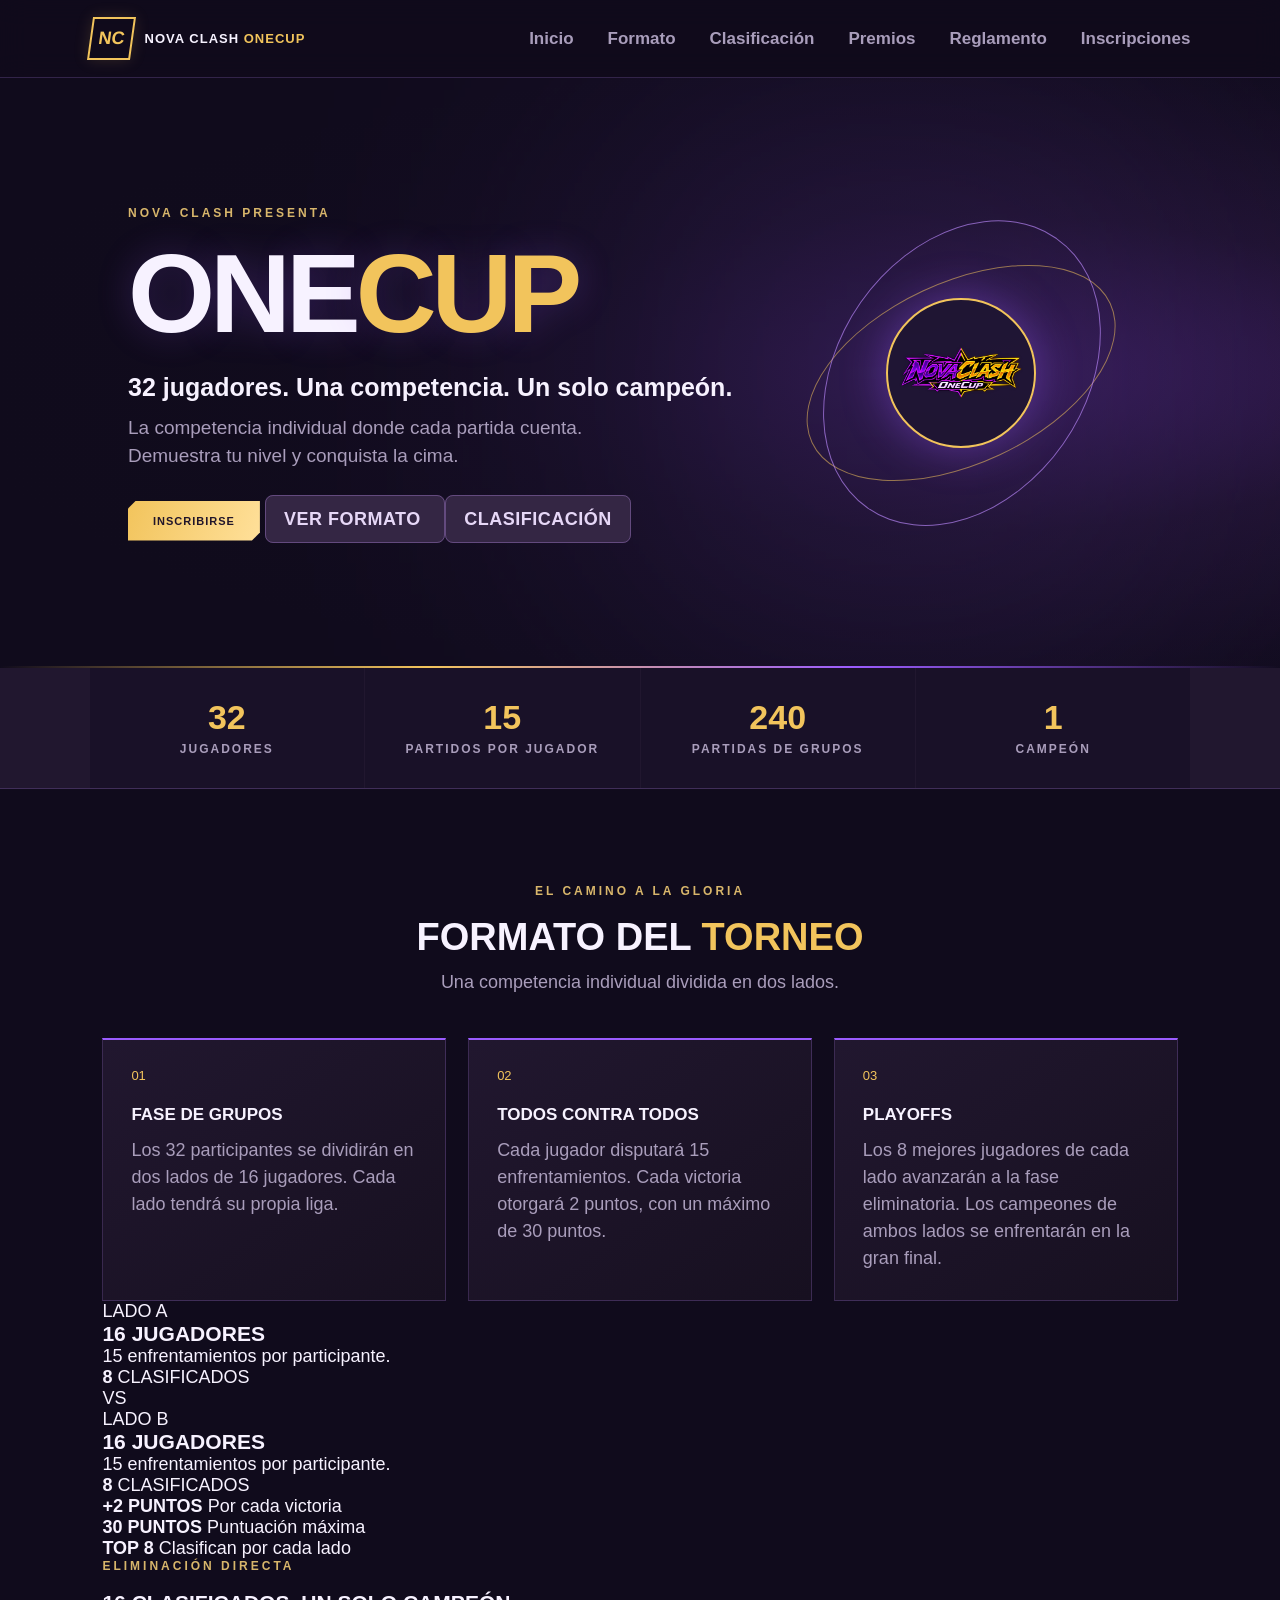
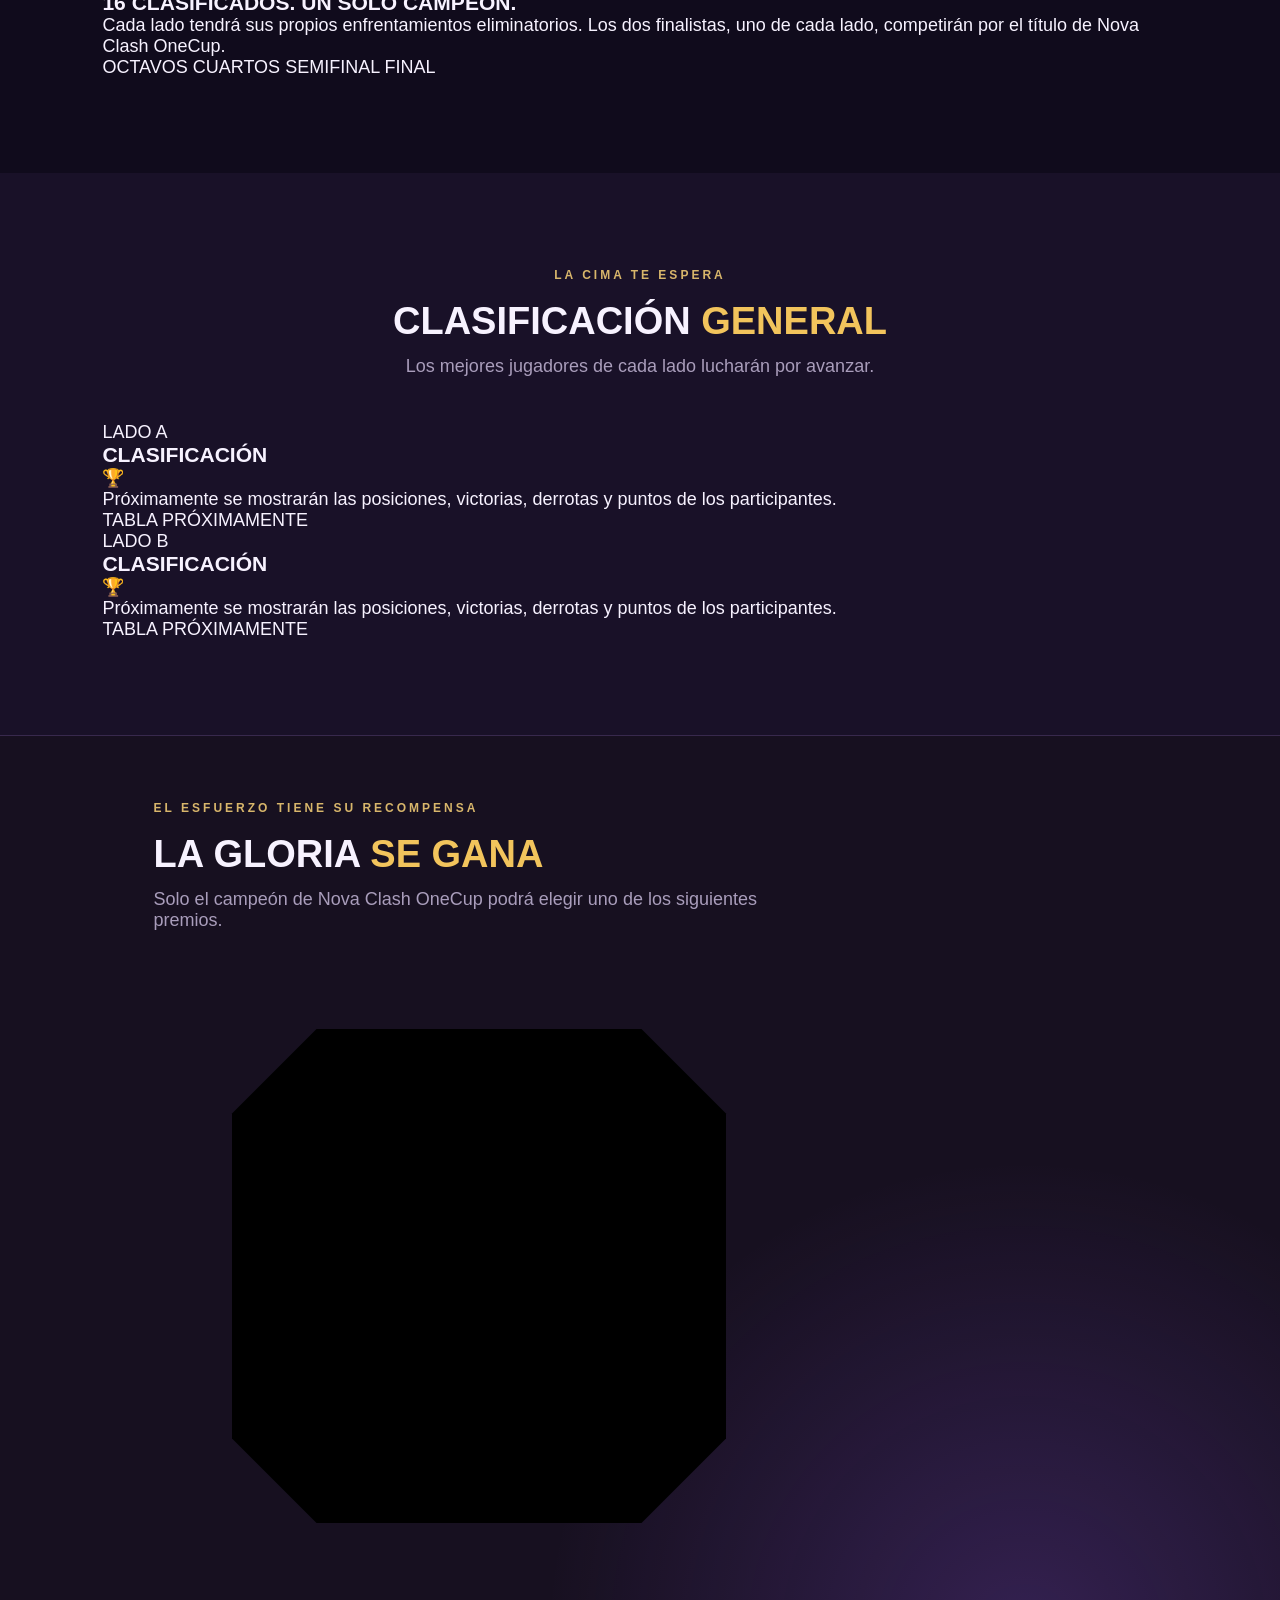
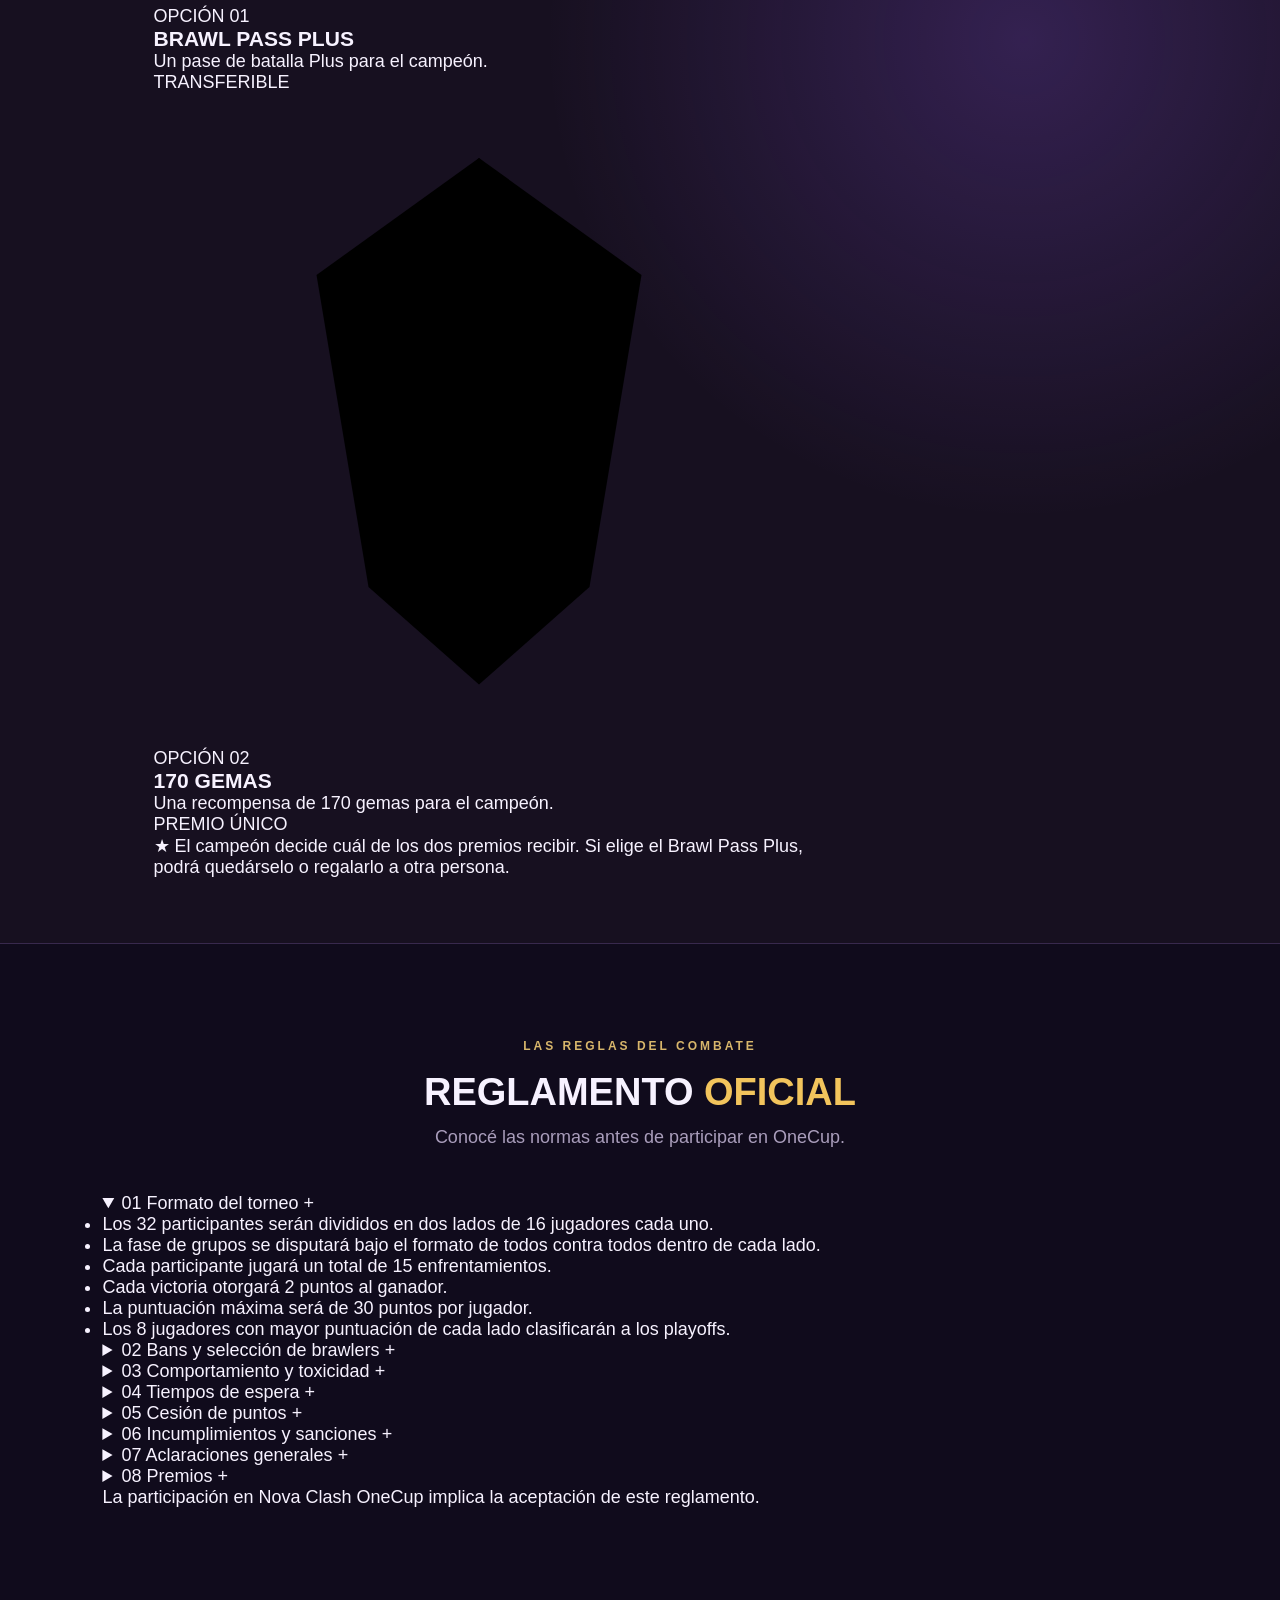
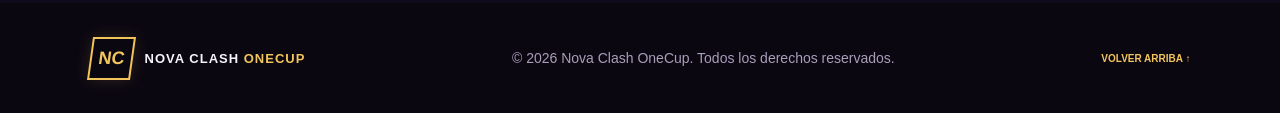
==== commit dc8acf72: "Update index.html" ====
--- a/index.html
+++ b/index.html
@@ -5,13 +5,19 @@
   <meta charset="UTF-8">
   <meta name="viewport" content="width=device-width, initial-scale=1.0">
   <meta name="theme-color" content="#100b1c">
+  <meta name="description" content="Nova Clash OneCup: torneo individual de Brawl Stars. 32 jugadores, una competencia y un solo campeón.">
   <title>Nova Clash OneCup</title>
+
   <link rel="stylesheet" href="style.css">
+
   <link rel="preconnect" href="https://fonts.googleapis.com">
   <link rel="preconnect" href="https://fonts.gstatic.com" crossorigin>
   <link href="https://fonts.googleapis.com/css2?family=Orbitron:wght@500;600;700;800&family=Rajdhani:wght@400;500;600;700&display=swap" rel="stylesheet">
 </head>
+
 <body>
+
+  <!-- HEADER -->
   <header class="site-header">
     <a class="brand" href="#inicio">
       <span class="brand-mark">NC</span>
@@ -27,18 +33,27 @@
       <a href="#formato">Formato</a>
       <a href="#clasificacion">Clasificación</a>
       <a href="#premios">Premios</a>
+      <a href="#reglamento">Reglamento</a>
       <a href="inscripciones.html" class="nav-link">Inscripciones</a>
     </nav>
   </header>
 
+
   <main>
+
+    <!-- PORTADA -->
     <section class="hero" id="inicio">
       <div class="hero-glow"></div>
 
       <div class="hero-content">
         <p class="eyebrow">NOVA CLASH PRESENTA</p>
+
         <h1>ONE<span>CUP</span></h1>
-        <p class="hero-subtitle">32 jugadores. Una liga. Un solo campeón.</p>
+
+        <p class="hero-subtitle">
+          32 jugadores. Una competencia. Un solo campeón.
+        </p>
+
         <p class="hero-description">
           La competencia individual donde cada partida cuenta.
           Demuestra tu nivel y conquista la cima.
@@ -48,9 +63,11 @@
           <a class="primary-button" href="inscripciones.html">
             INSCRIBIRSE
           </a>
+
           <a class="secondary-button" href="#formato">
             VER FORMATO
           </a>
+
           <a class="secondary-button" href="#clasificacion">
             CLASIFICACIÓN
           </a>
@@ -60,6 +77,7 @@
       <div class="hero-decoration" aria-hidden="true">
         <div class="orbit orbit-one"></div>
         <div class="orbit orbit-two"></div>
+
         <div class="orbit-core">
           <img src="logo.png" alt="Nova Clash OneCup">
         </div>
@@ -68,89 +86,440 @@
       <div class="hero-bottom-line"></div>
     </section>
 
+
+    <!-- ESTADÍSTICAS -->
     <section class="stats-section" aria-label="Datos del torneo">
+
       <div class="stat-card">
         <strong>32</strong>
         <span>JUGADORES</span>
       </div>
+
       <div class="stat-card">
-        <strong>31</strong>
-        <span>JORNADAS</span>
-      </div>
+        <strong>15</strong>
+        <span>PARTIDOS POR JUGADOR</span>
+      </div>
+
       <div class="stat-card">
-        <strong>496</strong>
-        <span>PARTIDAS</span>
-      </div>
+        <strong>240</strong>
+        <span>PARTIDAS DE GRUPOS</span>
+      </div>
+
       <div class="stat-card">
         <strong>1</strong>
         <span>CAMPEÓN</span>
       </div>
+
     </section>
 
+
+    <!-- FORMATO -->
     <section class="content-section" id="formato">
+
       <div class="section-heading">
         <p class="eyebrow">EL CAMINO A LA GLORIA</p>
         <h2>FORMATO DEL <span>TORNEO</span></h2>
-        <p>Una competencia individual en formato liga.</p>
+        <p>Una competencia individual dividida en dos lados.</p>
       </div>
 
       <div class="feature-grid">
+
         <article class="feature-card">
           <div class="feature-number">01</div>
-          <h3>LIGA</h3>
-          <p>Los 32 participantes se enfrentarán entre sí. Cada jugador disputará 31 encuentros.</p>
+          <h3>FASE DE GRUPOS</h3>
+          <p>
+            Los 32 participantes se dividirán en dos lados de
+            16 jugadores. Cada lado tendrá su propia liga.
+          </p>
         </article>
 
         <article class="feature-card">
           <div class="feature-number">02</div>
-          <h3>BANS & PICKS</h3>
-          <p>Las selecciones y prohibiciones de mapas formarán parte de cada enfrentamiento.</p>
+          <h3>TODOS CONTRA TODOS</h3>
+          <p>
+            Cada jugador disputará 15 enfrentamientos.
+            Cada victoria otorgará 2 puntos, con un máximo
+            de 30 puntos.
+          </p>
         </article>
 
         <article class="feature-card">
           <div class="feature-number">03</div>
           <h3>PLAYOFFS</h3>
-          <p>La fase final reunirá a los mejores clasificados para definir al campeón.</p>
+          <p>
+            Los 8 mejores jugadores de cada lado avanzarán
+            a la fase eliminatoria. Los campeones de ambos
+            lados se enfrentarán en la gran final.
+          </p>
         </article>
-      </div>
+
+      </div>
+
+
+      <!-- EXPLICACIÓN DE LOS LADOS -->
+      <div class="sides-container">
+
+        <div class="side-card">
+          <span class="side-label">LADO A</span>
+          <h3>16 JUGADORES</h3>
+          <p>15 enfrentamientos por participante.</p>
+          <div class="side-qualification">
+            <strong>8</strong>
+            <span>CLASIFICADOS</span>
+          </div>
+        </div>
+
+        <div class="side-vs">VS</div>
+
+        <div class="side-card side-card-gold">
+          <span class="side-label">LADO B</span>
+          <h3>16 JUGADORES</h3>
+          <p>15 enfrentamientos por participante.</p>
+          <div class="side-qualification">
+            <strong>8</strong>
+            <span>CLASIFICADOS</span>
+          </div>
+        </div>
+
+      </div>
+
+
+      <div class="points-explanation">
+        <div>
+          <strong>+2 PUNTOS</strong>
+          <span>Por cada victoria</span>
+        </div>
+
+        <div>
+          <strong>30 PUNTOS</strong>
+          <span>Puntuación máxima</span>
+        </div>
+
+        <div>
+          <strong>TOP 8</strong>
+          <span>Clasifican por cada lado</span>
+        </div>
+      </div>
+
+      <div class="playoff-explanation">
+        <p class="eyebrow">ELIMINACIÓN DIRECTA</p>
+        <h3>16 CLASIFICADOS. UN SOLO CAMPEÓN.</h3>
+        <p>
+          Cada lado tendrá sus propios enfrentamientos eliminatorios.
+          Los dos finalistas, uno de cada lado, competirán por el título
+          de Nova Clash OneCup.
+        </p>
+        <div class="playoff-path">
+          <span>OCTAVOS</span>
+          <span>CUARTOS</span>
+          <span>SEMIFINAL</span>
+          <span>FINAL</span>
+        </div>
+      </div>
+
     </section>
 
+
+    <!-- CLASIFICACIÓN -->
     <section class="content-section ranking-section" id="clasificacion">
+
       <div class="section-heading">
         <p class="eyebrow">LA CIMA TE ESPERA</p>
         <h2>CLASIFICACIÓN <span>GENERAL</span></h2>
-        <p>La tabla oficial de la OneCup aparecerá aquí.</p>
-      </div>
-
-      <div class="empty-state">
-        <div class="empty-icon">🏆</div>
-        <h3>LA COMPETENCIA AÚN NO COMENZÓ</h3>
-        <p>Próximamente podrás consultar posiciones, victorias, derrotas y puntos.</p>
-      </div>
+        <p>Los mejores jugadores de cada lado lucharán por avanzar.</p>
+      </div>
+
+      <div class="ranking-placeholder-grid">
+
+        <div class="ranking-placeholder">
+          <span class="ranking-side-label">LADO A</span>
+          <h3>CLASIFICACIÓN</h3>
+
+          <div class="ranking-empty-icon">🏆</div>
+
+          <p>
+            Próximamente se mostrarán las posiciones,
+            victorias, derrotas y puntos de los participantes.
+          </p>
+
+          <span class="ranking-status">TABLA PRÓXIMAMENTE</span>
+        </div>
+
+        <div class="ranking-placeholder">
+          <span class="ranking-side-label">LADO B</span>
+          <h3>CLASIFICACIÓN</h3>
+
+          <div class="ranking-empty-icon">🏆</div>
+
+          <p>
+            Próximamente se mostrarán las posiciones,
+            victorias, derrotas y puntos de los participantes.
+          </p>
+
+          <span class="ranking-status">TABLA PRÓXIMAMENTE</span>
+        </div>
+
+      </div>
+
     </section>
 
+
+    <!-- PREMIOS -->
     <section class="prize-section" id="premios">
+
       <div class="prize-content">
+
         <p class="eyebrow">EL ESFUERZO TIENE SU RECOMPENSA</p>
+
         <h2>LA GLORIA <span>SE GANA</span></h2>
-        <p>La OneCup contará con premios para sus mejores competidores.</p>
-        <span class="prize-pending">PREMIOS POR ANUNCIAR</span>
-      </div>
-
-      <div class="prize-trophy" aria-hidden="true">🏆</div>
+
+        <p class="prize-description">
+          Solo el campeón de Nova Clash OneCup podrá elegir
+          uno de los siguientes premios.
+        </p>
+
+        <div class="prize-options">
+
+          <!-- BRAWL PASS PLUS -->
+          <article class="prize-option">
+
+            <div class="prize-icon">
+              <svg viewBox="0 0 100 100" role="img" aria-label="Icono de pase de batalla">
+                <path d="M25 12 H75 L88 25 V75 L75 88 H25 L12 75 V25 Z"/>
+                <path d="M35 12 V88 M65 12 V88"/>
+                <path d="M43 38 L50 29 L57 38 L68 40 L60 49 L62 60 L50 55 L38 60 L40 49 L32 40 Z"/>
+                <path d="M35 70 H65"/>
+              </svg>
+            </div>
+
+            <span class="prize-category">OPCIÓN 01</span>
+            <h3>BRAWL PASS PLUS</h3>
+            <p>Un pase de batalla Plus para el campeón.</p>
+
+            <span class="prize-tag">TRANSFERIBLE</span>
+
+          </article>
+
+
+          <!-- GEMAS -->
+          <article class="prize-option prize-option-gold">
+
+            <div class="prize-icon">
+              <svg viewBox="0 0 100 100" role="img" aria-label="Icono de gemas">
+                <path d="M50 10 L75 28 L67 76 L50 91 L33 76 L25 28 Z"/>
+                <path d="M25 28 H75"/>
+                <path d="M50 10 L40 28 L50 91 L60 28 Z"/>
+                <path d="M25 28 L40 28 L50 10 L60 28 L75 28"/>
+              </svg>
+            </div>
+
+            <span class="prize-category">OPCIÓN 02</span>
+            <h3>170 GEMAS</h3>
+            <p>Una recompensa de 170 gemas para el campeón.</p>
+
+            <span class="prize-tag">PREMIO ÚNICO</span>
+
+          </article>
+
+        </div>
+
+        <div class="prize-note">
+          <span>★</span>
+          El campeón decide cuál de los dos premios recibir.
+          Si elige el Brawl Pass Plus, podrá quedárselo o regalarlo
+          a otra persona.
+        </div>
+
+      </div>
+
     </section>
+
+
+    <!-- REGLAMENTO -->
+    <section class="content-section rules-section" id="reglamento">
+
+      <div class="section-heading">
+        <p class="eyebrow">LAS REGLAS DEL COMBATE</p>
+        <h2>REGLAMENTO <span>OFICIAL</span></h2>
+        <p>Conocé las normas antes de participar en OneCup.</p>
+      </div>
+
+
+      <div class="rules-container">
+
+        <!-- FORMATO -->
+        <details class="rule-item" open>
+          <summary>
+            <span class="rule-number">01</span>
+            <span class="rule-title">Formato del torneo</span>
+            <span class="rule-arrow">+</span>
+          </summary>
+
+          <div class="rule-content">
+            <ul>
+              <li>Los 32 participantes serán divididos en dos lados de 16 jugadores cada uno.</li>
+              <li>La fase de grupos se disputará bajo el formato de todos contra todos dentro de cada lado.</li>
+              <li>Cada participante jugará un total de 15 enfrentamientos.</li>
+              <li>Cada victoria otorgará 2 puntos al ganador.</li>
+              <li>La puntuación máxima será de 30 puntos por jugador.</li>
+              <li>Los 8 jugadores con mayor puntuación de cada lado clasificarán a los playoffs.</li>
+            </ul>
+          </div>
+        </details>
+
+
+        <!-- BANS -->
+        <details class="rule-item">
+          <summary>
+            <span class="rule-number">02</span>
+            <span class="rule-title">Bans y selección de brawlers</span>
+            <span class="rule-arrow">+</span>
+          </summary>
+
+          <div class="rule-content">
+            <ul>
+              <li>Los jugadores tendrán acceso a banear brawlers antes de sus enfrentamientos.</li>
+              <li>El sistema de bans permitirá una mayor variedad estratégica durante la competencia.</li>
+            </ul>
+          </div>
+        </details>
+
+
+        <!-- TOXICIDAD -->
+        <details class="rule-item">
+          <summary>
+            <span class="rule-number">03</span>
+            <span class="rule-title">Comportamiento y toxicidad</span>
+            <span class="rule-arrow">+</span>
+          </summary>
+
+          <div class="rule-content">
+            <ul>
+              <li>Se permite el uso de pins, gestos y sprays durante las partidas.</li>
+              <li>No se permitirá retrasar el comienzo de un encuentro con la intención de molestar o provocar al rival.</li>
+            </ul>
+          </div>
+        </details>
+
+
+        <!-- TIEMPOS -->
+        <details class="rule-item">
+          <summary>
+            <span class="rule-number">04</span>
+            <span class="rule-title">Tiempos de espera</span>
+            <span class="rule-arrow">+</span>
+          </summary>
+
+          <div class="rule-content">
+            <ul>
+              <li>Los jugadores tendrán 5 minutos para ingresar a la sala.</li>
+              <li>Una vez transcurrido ese tiempo, habrá otros 5 minutos de espera para iniciar el encuentro.</li>
+              <li>Si ambos jugadores ya se encuentran presentes, tendrán un máximo de 2 minutos para comenzar.</li>
+              <li>Si uno de los participantes no se presenta dentro del tiempo establecido, se otorgará el set y sus puntos al jugador presente.</li>
+            </ul>
+          </div>
+        </details>
+
+
+        <!-- CESIÓN -->
+        <details class="rule-item">
+          <summary>
+            <span class="rule-number">05</span>
+            <span class="rule-title">Cesión de puntos</span>
+            <span class="rule-arrow">+</span>
+          </summary>
+
+          <div class="rule-content">
+            <ul>
+              <li>Los participantes podrán ceder sus puntos voluntariamente un máximo de 2 veces durante la fase de grupos.</li>
+              <li>Esta posibilidad estará disponible únicamente cuando el jugador no pueda participar en un encuentro por decisión propia.</li>
+            </ul>
+          </div>
+        </details>
+
+
+        <!-- SANCIONES -->
+        <details class="rule-item">
+          <summary>
+            <span class="rule-number">06</span>
+            <span class="rule-title">Incumplimientos y sanciones</span>
+            <span class="rule-arrow">+</span>
+          </summary>
+
+          <div class="rule-content">
+            <ul>
+              <li>En caso de incumplir las normas del encuentro, como los tiempos establecidos, se otorgará el set al rival.</li>
+              <li>Si un jugador abandona un encuentro por una mala elección de brawler (pick), se le dará igualmente el set por perdido.</li>
+              <li>No se aceptarán abandonos ni incumplimientos sin una justificación razonable.</li>
+            </ul>
+          </div>
+        </details>
+
+
+        <!-- ACLARACIONES -->
+        <details class="rule-item">
+          <summary>
+            <span class="rule-number">07</span>
+            <span class="rule-title">Aclaraciones generales</span>
+            <span class="rule-arrow">+</span>
+          </summary>
+
+          <div class="rule-content">
+            <ul>
+              <li>Los participantes deberán jugar personalmente todos sus enfrentamientos.</li>
+              <li>Ninguna otra persona podrá jugar o reemplazar a un participante bajo ninguna circunstancia.</li>
+              <li>Las situaciones no contempladas en este reglamento podrán ser evaluadas por la organización del torneo.</li>
+            </ul>
+          </div>
+        </details>
+
+
+        <!-- PREMIOS -->
+        <details class="rule-item">
+          <summary>
+            <span class="rule-number">08</span>
+            <span class="rule-title">Premios</span>
+            <span class="rule-arrow">+</span>
+          </summary>
+
+          <div class="rule-content">
+            <ul>
+              <li>El campeón de Nova Clash OneCup podrá elegir entre 1 Brawl Pass Plus o 170 gemas.</li>
+              <li>El ganador podrá quedarse con el premio.</li>
+              <li>Si elige el Brawl Pass Plus, también podrá donarlo a otra persona.</li>
+            </ul>
+          </div>
+        </details>
+
+      </div>
+
+
+      <p class="rules-footer">
+        La participación en Nova Clash OneCup implica la aceptación
+        de este reglamento.
+      </p>
+
+    </section>
+
   </main>
 
+
+  <!-- FOOTER -->
   <footer class="site-footer">
+
     <a class="brand footer-brand" href="#inicio">
       <span class="brand-mark">NC</span>
       <span class="brand-name">NOVA CLASH <b>ONECUP</b></span>
     </a>
 
     <p>© 2026 Nova Clash OneCup. Todos los derechos reservados.</p>
+
     <a href="#inicio" class="back-top">VOLVER ARRIBA ↑</a>
+
   </footer>
 
+
   <script src="script.js"></script>
+
 </body>
 </html>
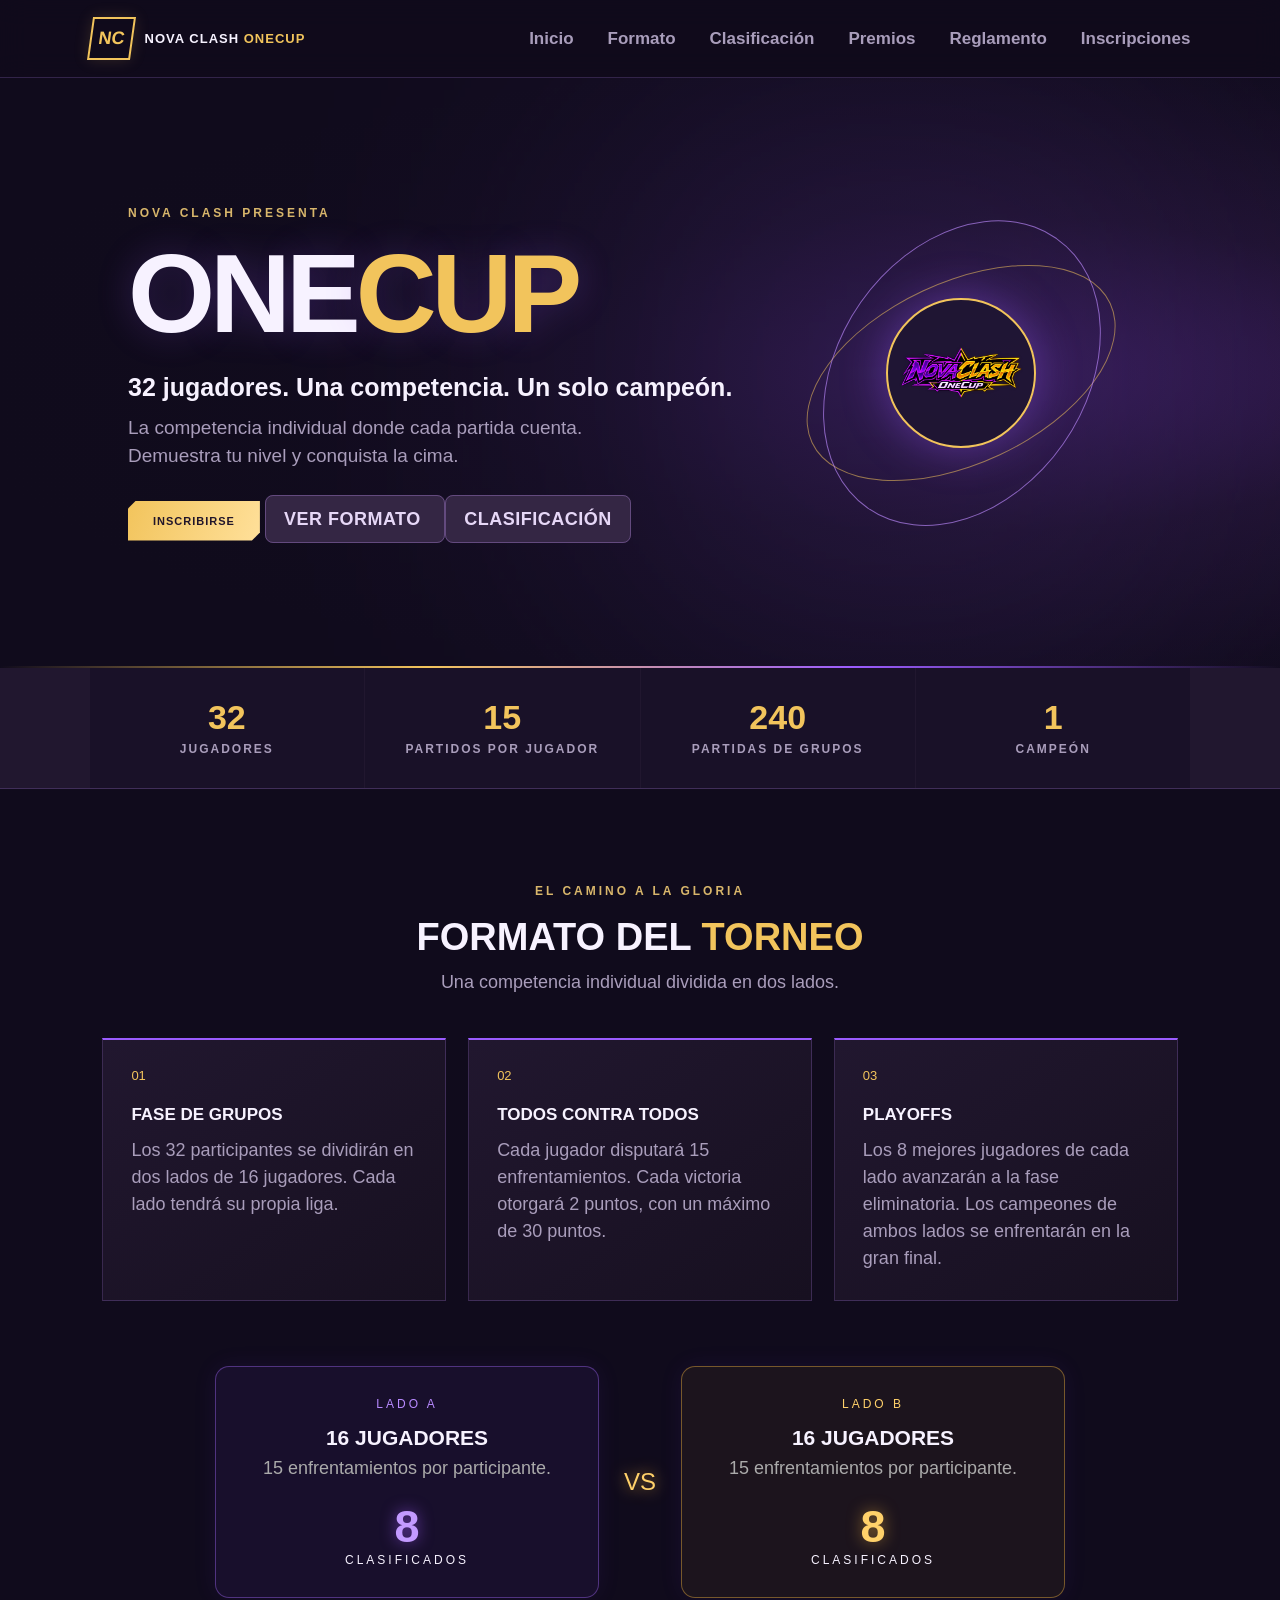
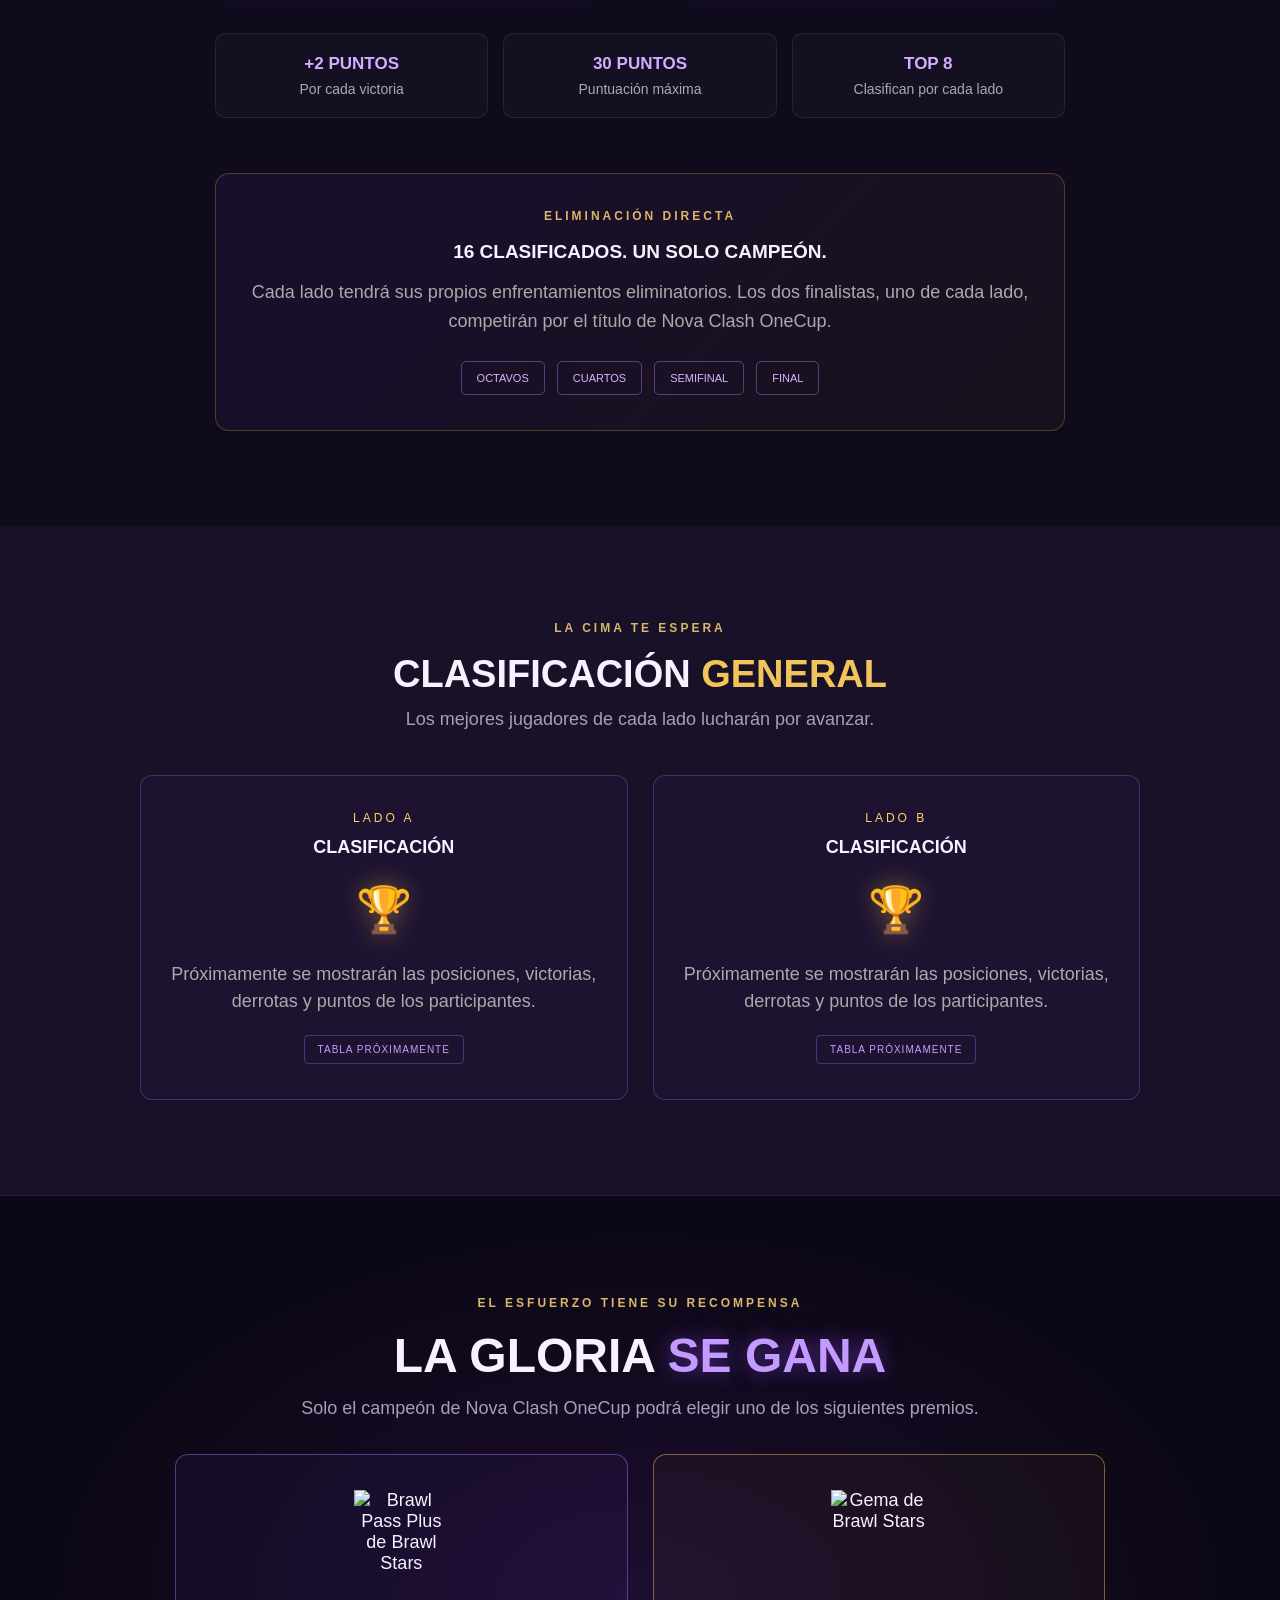
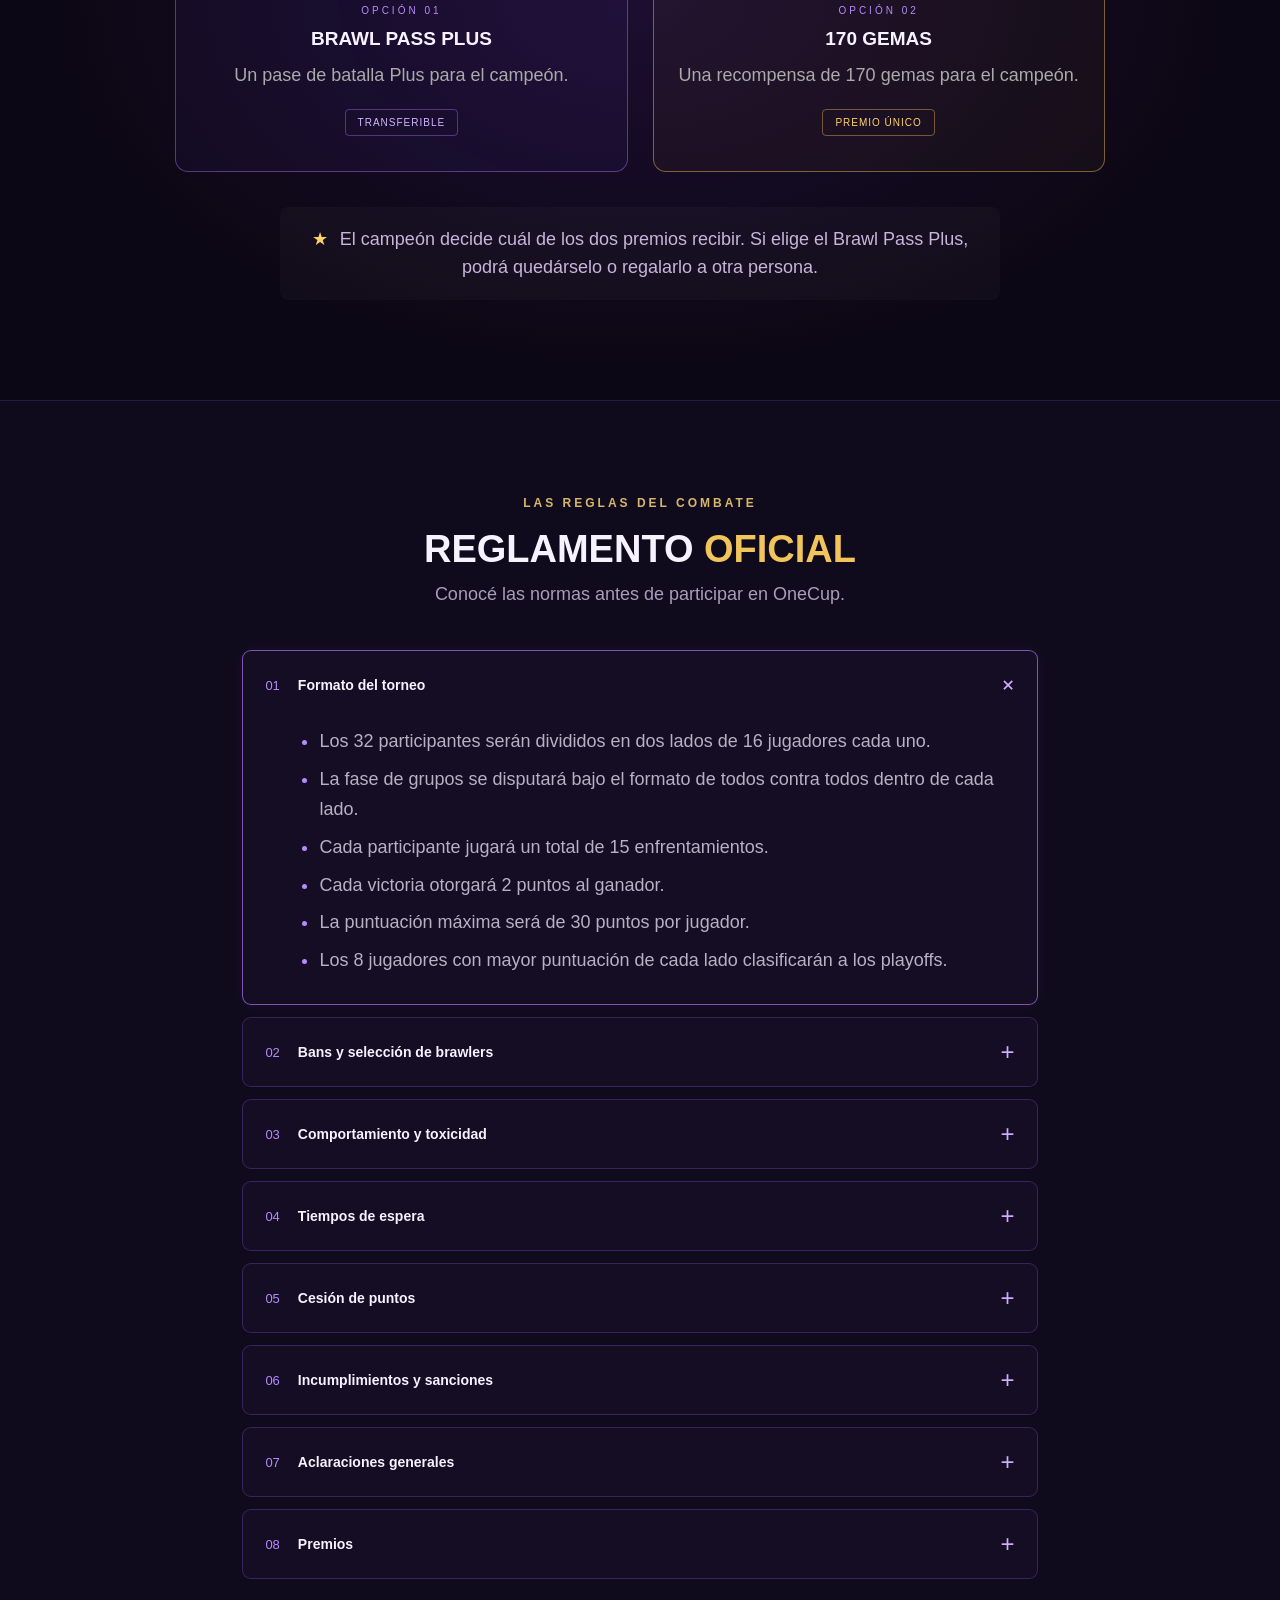
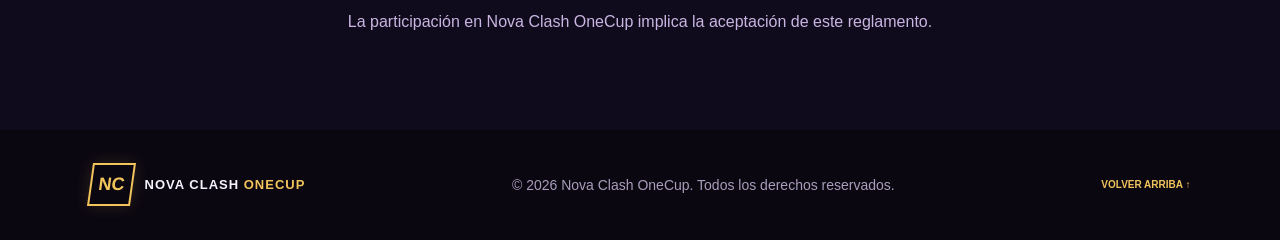
==== commit d4faff61: "Update index.html" ====
--- a/index.html
+++ b/index.html
@@ -284,13 +284,11 @@
           <article class="prize-option">
 
             <div class="prize-icon">
-              <svg viewBox="0 0 100 100" role="img" aria-label="Icono de pase de batalla">
-                <path d="M25 12 H75 L88 25 V75 L75 88 H25 L12 75 V25 Z"/>
-                <path d="M35 12 V88 M65 12 V88"/>
-                <path d="M43 38 L50 29 L57 38 L68 40 L60 49 L62 60 L50 55 L38 60 L40 49 L32 40 Z"/>
-                <path d="M35 70 H65"/>
-              </svg>
-            </div>
+  <img
+    src="https://game-assets.store.supercell.com/brawlstars/b7ca1d6d-f770-4714-8dfc-e3a33c339769.png"
+    alt="Brawl Pass Plus de Brawl Stars"
+  >
+</div>
 
             <span class="prize-category">OPCIÓN 01</span>
             <h3>BRAWL PASS PLUS</h3>
@@ -304,14 +302,12 @@
           <!-- GEMAS -->
           <article class="prize-option prize-option-gold">
 
-            <div class="prize-icon">
-              <svg viewBox="0 0 100 100" role="img" aria-label="Icono de gemas">
-                <path d="M50 10 L75 28 L67 76 L50 91 L33 76 L25 28 Z"/>
-                <path d="M25 28 H75"/>
-                <path d="M50 10 L40 28 L50 91 L60 28 Z"/>
-                <path d="M25 28 L40 28 L50 10 L60 28 L75 28"/>
-              </svg>
-            </div>
+          <div class="prize-icon">
+  <img
+    src="https://www.nicepng.com/png/full/160-1600353_gem-gem-grab-brawl-stars.png"
+    alt="Gema de Brawl Stars"
+  >
+</div>
 
             <span class="prize-category">OPCIÓN 02</span>
             <h3>170 GEMAS</h3>
--- a/style.css
+++ b/style.css
@@ -910,3 +910,501 @@
     flex: 1;
   }
 }
+
+/* =========================================
+   NOVA CLASH ONECUP - NUEVAS SECCIONES
+========================================= */
+
+/* FORMATO */
+
+.sides-container {
+  display: flex;
+  align-items: center;
+  justify-content: center;
+  gap: 25px;
+  margin: 65px auto 35px;
+  max-width: 850px;
+}
+
+.side-card {
+  flex: 1;
+  padding: 30px 20px;
+  text-align: center;
+  background: rgba(135, 70, 255, 0.07);
+  border: 1px solid rgba(166, 105, 255, 0.4);
+  border-radius: 14px;
+  box-shadow: 0 0 25px rgba(130, 60, 255, 0.08);
+}
+
+.side-card-gold {
+  background: rgba(255, 190, 65, 0.05);
+  border-color: rgba(255, 190, 65, 0.4);
+}
+
+.side-label,
+.prize-category,
+.ranking-side-label {
+  display: block;
+  font-family: 'Orbitron', sans-serif;
+  font-size: 12px;
+  letter-spacing: 3px;
+  color: #b88aff;
+}
+
+.side-card-gold .side-label {
+  color: #ffd16a;
+}
+
+.side-card h3 {
+  font-family: 'Orbitron', sans-serif;
+  font-size: 21px;
+  margin: 15px 0 8px;
+}
+
+.side-card p {
+  color: #aaa;
+}
+
+.side-qualification {
+  display: flex;
+  flex-direction: column;
+  margin-top: 22px;
+}
+
+.side-qualification strong {
+  font-family: 'Orbitron', sans-serif;
+  font-size: 45px;
+  color: #c39aff;
+  text-shadow: 0 0 15px rgba(160, 90, 255, 0.6);
+}
+
+.side-card-gold .side-qualification strong {
+  color: #ffd16a;
+  text-shadow: 0 0 15px rgba(255, 190, 65, 0.5);
+}
+
+.side-qualification span {
+  font-size: 12px;
+  letter-spacing: 3px;
+}
+
+.side-vs {
+  font-family: 'Orbitron', sans-serif;
+  font-size: 24px;
+  color: #ffd16a;
+  text-shadow: 0 0 15px rgba(255, 190, 65, 0.7);
+}
+
+.points-explanation {
+  display: grid;
+  grid-template-columns: repeat(3, 1fr);
+  gap: 15px;
+  max-width: 850px;
+  margin: 30px auto;
+}
+
+.points-explanation div {
+  display: flex;
+  flex-direction: column;
+  text-align: center;
+  gap: 7px;
+  padding: 20px 10px;
+  background: rgba(255, 255, 255, 0.025);
+  border: 1px solid rgba(255, 255, 255, 0.08);
+  border-radius: 10px;
+}
+
+.points-explanation strong {
+  color: #d3adff;
+  font-family: 'Orbitron', sans-serif;
+  font-size: 17px;
+}
+
+.points-explanation span {
+  color: #aaa;
+  font-size: 14px;
+}
+
+.playoff-explanation {
+  max-width: 850px;
+  margin: 55px auto 0;
+  padding: 35px 25px;
+  text-align: center;
+  border: 1px solid rgba(255, 190, 65, 0.25);
+  border-radius: 14px;
+  background: linear-gradient(
+    135deg,
+    rgba(130, 60, 255, 0.08),
+    rgba(255, 190, 65, 0.04)
+  );
+}
+
+.playoff-explanation h3 {
+  font-family: 'Orbitron', sans-serif;
+  font-size: 19px;
+  margin: 15px 0;
+}
+
+.playoff-explanation > p:not(.eyebrow) {
+  color: #aaa;
+  line-height: 1.6;
+}
+
+.playoff-path {
+  display: flex;
+  justify-content: center;
+  flex-wrap: wrap;
+  gap: 12px;
+  margin-top: 25px;
+}
+
+.playoff-path span {
+  padding: 10px 15px;
+  border: 1px solid rgba(180, 130, 255, 0.4);
+  border-radius: 5px;
+  color: #d5b7ff;
+  font-family: 'Orbitron', sans-serif;
+  font-size: 11px;
+}
+
+
+/* CLASIFICACIÓN */
+
+.ranking-placeholder-grid {
+  display: grid;
+  grid-template-columns: repeat(2, minmax(0, 1fr));
+  gap: 25px;
+  max-width: 1000px;
+  margin: 40px auto 0;
+}
+
+.ranking-placeholder {
+  padding: 35px 25px;
+  text-align: center;
+  background: rgba(135, 70, 255, 0.045);
+  border: 1px solid rgba(166, 105, 255, 0.3);
+  border-radius: 12px;
+}
+
+.ranking-placeholder h3 {
+  font-family: 'Orbitron', sans-serif;
+  margin-top: 12px;
+  font-size: 18px;
+}
+
+.ranking-side-label {
+  color: #ffd16a;
+}
+
+.ranking-empty-icon {
+  font-size: 45px;
+  margin: 25px 0;
+  filter: drop-shadow(0 0 12px rgba(255, 190, 65, 0.4));
+}
+
+.ranking-placeholder p {
+  color: #aaa;
+  line-height: 1.5;
+}
+
+.ranking-status {
+  display: inline-block;
+  margin-top: 20px;
+  padding: 8px 13px;
+  color: #c59aff;
+  border: 1px solid rgba(166, 105, 255, 0.35);
+  border-radius: 4px;
+  font-family: 'Orbitron', sans-serif;
+  font-size: 10px;
+  letter-spacing: 1px;
+}
+
+
+/* PREMIOS */
+
+.prize-section {
+  position: relative;
+  overflow: hidden;
+  padding: 100px 25px;
+  text-align: center;
+  background:
+    radial-gradient(ellipse at 50% 50%, rgba(119, 55, 210, 0.15), transparent 65%),
+    rgba(10, 7, 18, 0.7);
+  border-top: 1px solid rgba(160, 100, 255, 0.2);
+  border-bottom: 1px solid rgba(160, 100, 255, 0.2);
+}
+
+.prize-content {
+  position: relative;
+  z-index: 1;
+  max-width: 950px;
+  margin: auto;
+}
+
+.prize-content h2 {
+  font-family: 'Orbitron', sans-serif;
+  font-size: clamp(30px, 5vw, 48px);
+  margin: 15px 0;
+}
+
+.prize-content h2 span {
+  color: #c49aff;
+  text-shadow: 0 0 20px rgba(150, 80, 255, 0.5);
+}
+
+.prize-description {
+  color: #aaa;
+  font-size: 18px;
+  margin-bottom: 40px;
+}
+
+.prize-options {
+  display: grid;
+  grid-template-columns: repeat(2, minmax(0, 1fr));
+  gap: 25px;
+  margin-top: 35px;
+}
+
+.prize-option {
+  padding: 35px 25px;
+  border: 1px solid rgba(175, 110, 255, 0.45);
+  border-radius: 13px;
+  background: rgba(130, 70, 255, 0.055);
+  transition: 0.3s ease;
+}
+
+.prize-option:hover {
+  transform: translateY(-6px);
+  border-color: #c49aff;
+  box-shadow: 0 0 25px rgba(155, 90, 255, 0.16);
+}
+
+.prize-option-gold {
+  border-color: rgba(255, 195, 80, 0.45);
+  background: rgba(255, 190, 65, 0.035);
+}
+
+.prize-option-gold:hover {
+  border-color: #ffd16a;
+  box-shadow: 0 0 25px rgba(255, 190, 65, 0.12);
+}
+
+.prize-icon {
+  width: 95px;
+  height: 95px;
+  margin: 0 auto 20px;
+}
+
+.prize-icon svg {
+  width: 100%;
+  height: 100%;
+  fill: none;
+  stroke: #bd8aff;
+  stroke-width: 2.2;
+  stroke-linecap: round;
+  stroke-linejoin: round;
+  filter: drop-shadow(0 0 7px rgba(175, 110, 255, 0.8));
+}
+
+.prize-option-gold .prize-icon svg {
+  stroke: #ffd16a;
+  filter: drop-shadow(0 0 7px rgba(255, 190, 65, 0.7));
+}
+
+.prize-category {
+  font-size: 10px;
+  margin-bottom: 12px;
+}
+
+.prize-option h3 {
+  font-family: 'Orbitron', sans-serif;
+  font-size: 19px;
+  margin-bottom: 12px;
+}
+
+.prize-option p {
+  color: #aaa;
+  line-height: 1.5;
+}
+
+.prize-tag {
+  display: inline-block;
+  margin-top: 20px;
+  padding: 7px 12px;
+  font-family: 'Orbitron', sans-serif;
+  font-size: 10px;
+  letter-spacing: 1px;
+  color: #d2b5ff;
+  border: 1px solid rgba(175, 110, 255, 0.4);
+  border-radius: 4px;
+}
+
+.prize-option-gold .prize-tag {
+  color: #ffd16a;
+  border-color: rgba(255, 195, 80, 0.4);
+}
+
+.prize-note {
+  max-width: 720px;
+  margin: 35px auto 0;
+  padding: 18px;
+  color: #c7b5dc;
+  line-height: 1.6;
+  background: rgba(255, 255, 255, 0.025);
+  border-radius: 8px;
+}
+
+.prize-note span {
+  color: #ffd16a;
+  margin-right: 7px;
+}
+
+
+/* REGLAMENTO */
+
+.rules-section {
+  max-width: 1000px;
+  margin: auto;
+}
+
+.rules-container {
+  display: flex;
+  flex-direction: column;
+  gap: 12px;
+  margin-top: 45px;
+}
+
+.rule-item {
+  overflow: hidden;
+  border: 1px solid rgba(165, 105, 255, 0.25);
+  border-radius: 9px;
+  background: rgba(120, 65, 210, 0.045);
+  transition: border-color 0.25s ease;
+}
+
+.rule-item[open] {
+  border-color: rgba(180, 125, 255, 0.65);
+  box-shadow: 0 0 18px rgba(130, 60, 255, 0.08);
+}
+
+.rule-item summary {
+  display: flex;
+  align-items: center;
+  gap: 18px;
+  padding: 20px 22px;
+  cursor: pointer;
+  list-style: none;
+}
+
+.rule-item summary::-webkit-details-marker {
+  display: none;
+}
+
+.rule-number {
+  color: #b88aff;
+  font-family: 'Orbitron', sans-serif;
+  font-size: 13px;
+}
+
+.rule-title {
+  flex: 1;
+  font-family: 'Orbitron', sans-serif;
+  font-size: 14px;
+  font-weight: 600;
+}
+
+.rule-arrow {
+  color: #d0adff;
+  font-size: 24px;
+  transition: transform 0.25s ease;
+}
+
+.rule-item[open] .rule-arrow {
+  transform: rotate(45deg);
+}
+
+.rule-content {
+  padding: 0 25px 22px 58px;
+  color: #b8b1c4;
+  line-height: 1.7;
+}
+
+.rule-content ul {
+  padding-left: 18px;
+  margin: 0;
+}
+
+.rule-content li {
+  margin: 7px 0;
+}
+
+.rule-content li::marker {
+  color: #b88aff;
+}
+
+.rules-footer {
+  margin: 30px auto 0;
+  max-width: 700px;
+  text-align: center;
+  color: #c9b5e2;
+  font-size: 16px;
+  line-height: 1.6;
+}
+
+
+/* RESPONSIVE */
+
+@media (max-width: 700px) {
+
+  .sides-container {
+    flex-direction: column;
+    gap: 15px;
+  }
+
+  .side-card {
+    width: 100%;
+  }
+
+  .side-vs {
+    font-size: 18px;
+  }
+
+  .points-explanation {
+    grid-template-columns: 1fr;
+  }
+
+  .ranking-placeholder-grid {
+    grid-template-columns: 1fr;
+  }
+
+  .prize-options {
+    grid-template-columns: 1fr;
+  }
+
+  .prize-section {
+    padding: 70px 18px;
+  }
+
+  .rule-item summary {
+    gap: 12px;
+    padding: 17px 14px;
+  }
+
+  .rule-title {
+    font-size: 12px;
+  }
+
+  .rule-content {
+    padding: 0 18px 20px 42px;
+    font-size: 14px;
+  }
+
+  .playoff-path {
+    gap: 8px;
+  }
+
+  .playoff-path span {
+    font-size: 9px;
+    padding: 8px;
+  }
+}
